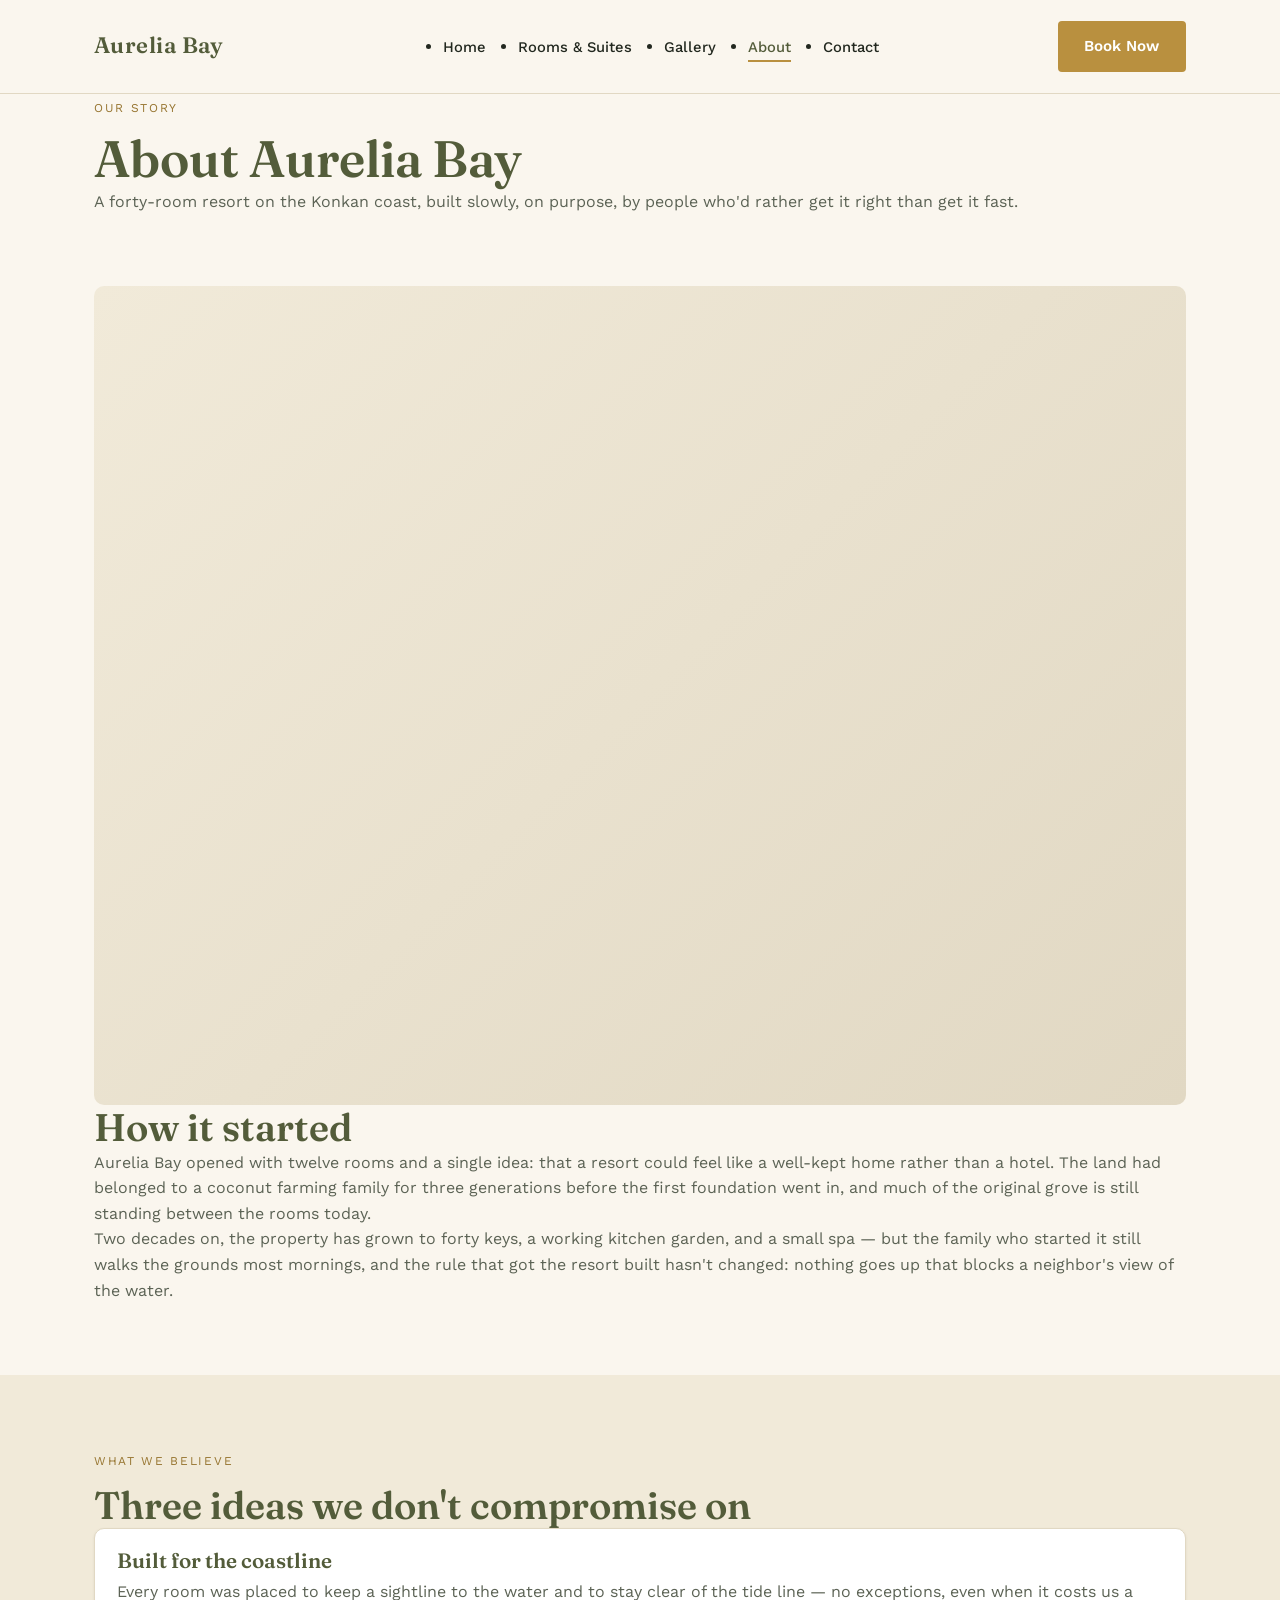
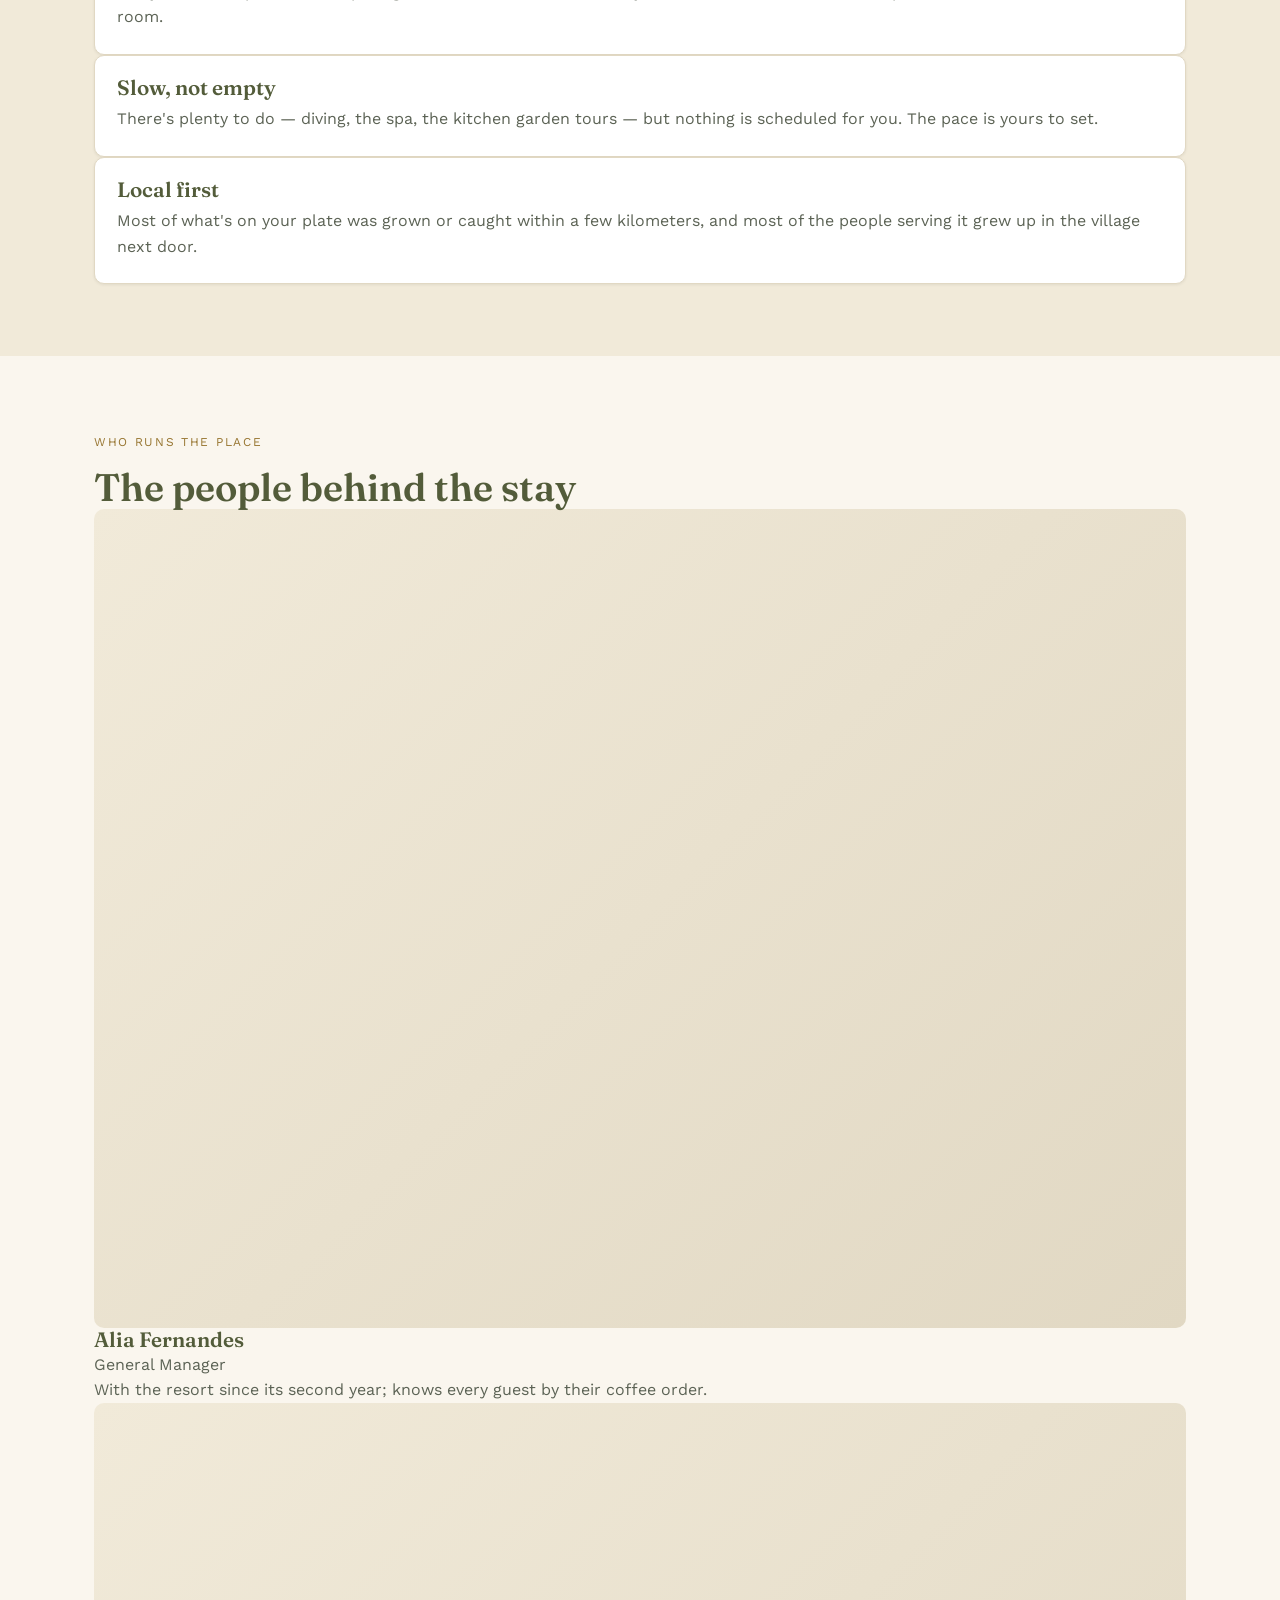
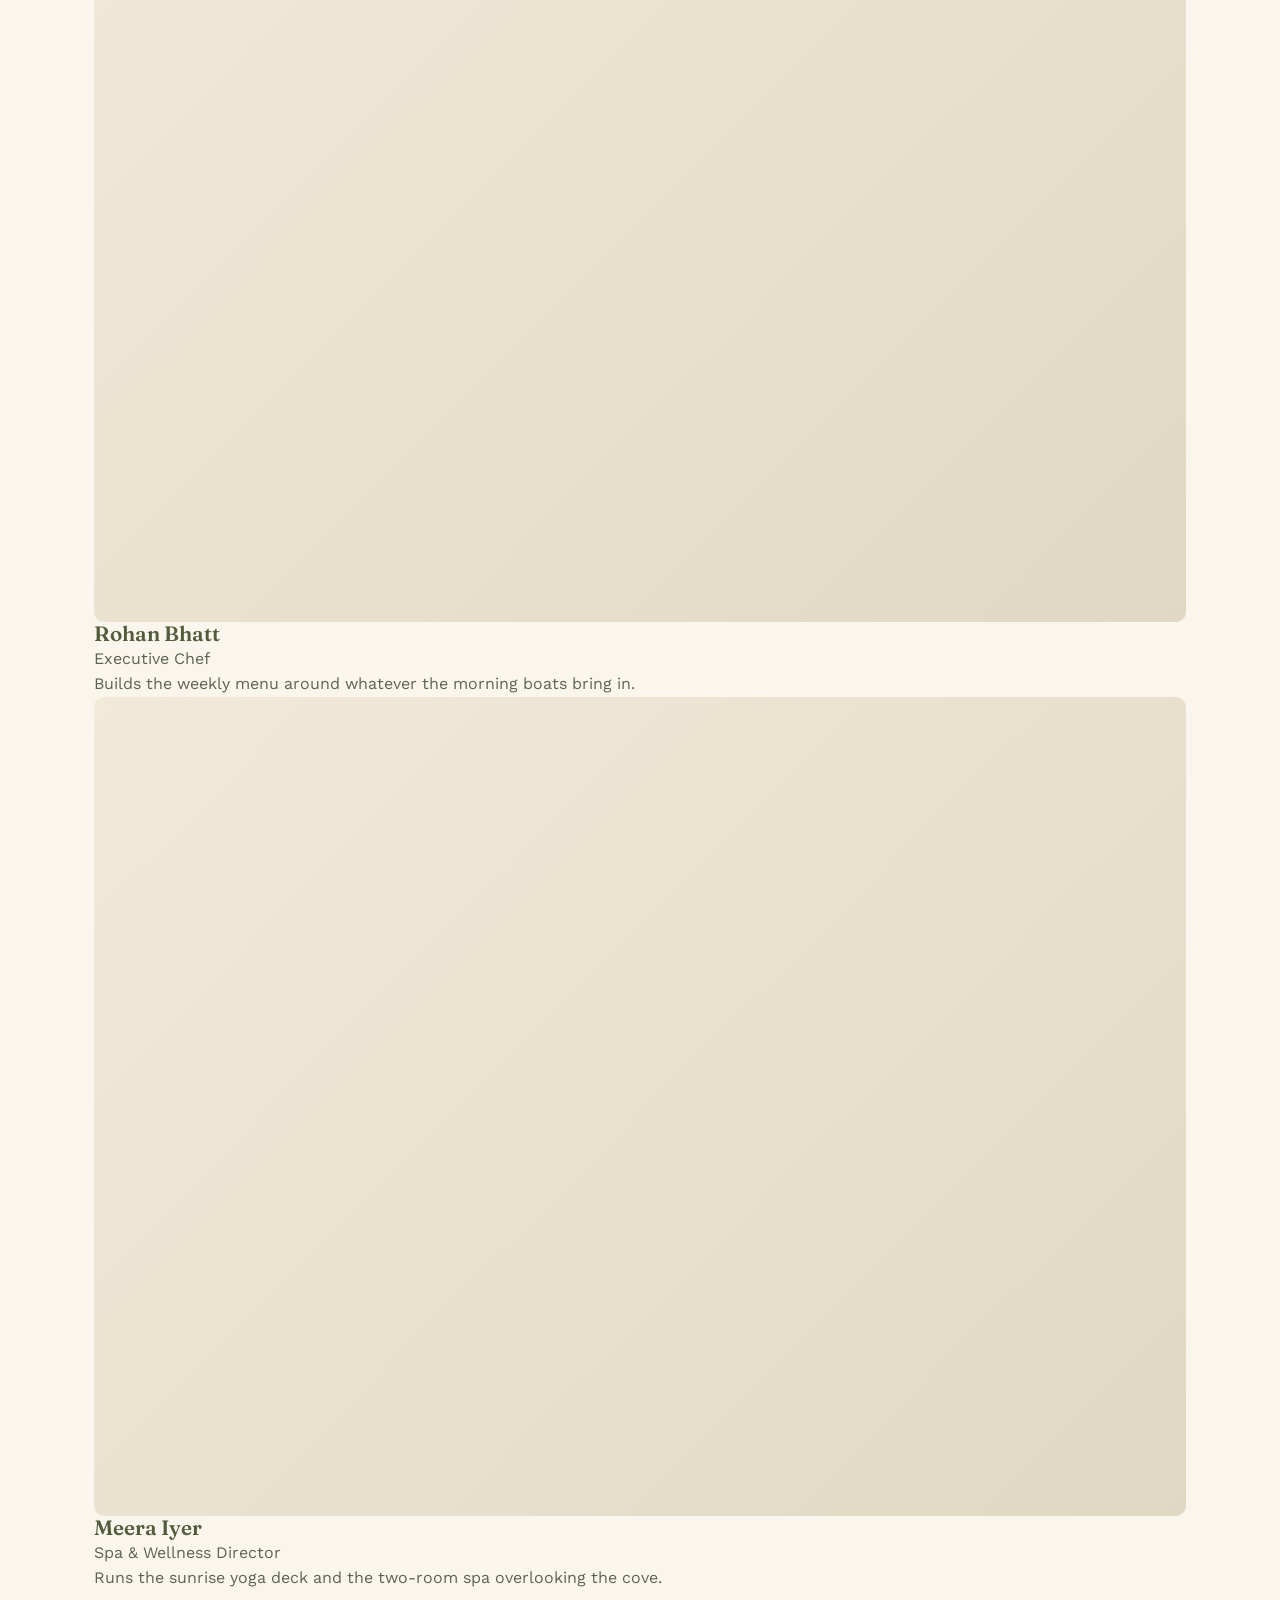
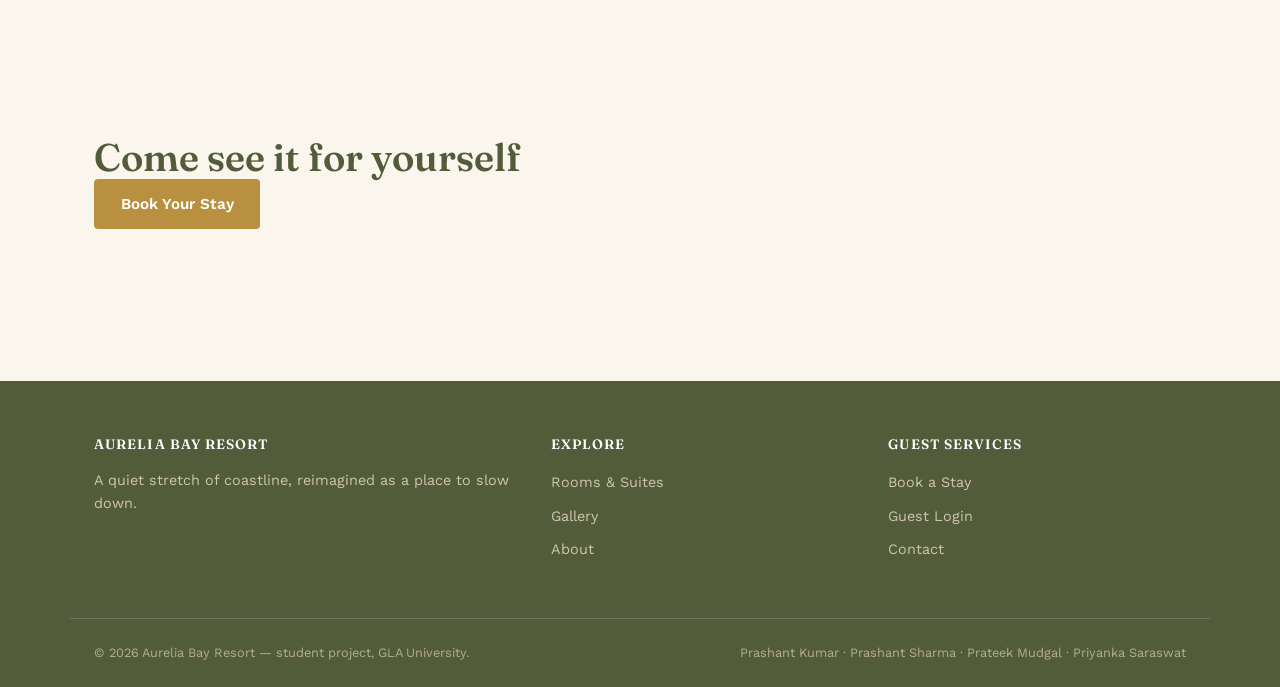
==== about.html @ 14a0742e "[Prashant Kumar]: Added About us feature" ====
<!DOCTYPE html>
<html lang="en">
<head>
  <meta charset="UTF-8">
  <meta name="viewport" content="width=device-width, initial-scale=1.0">
  <title>About Us &mdash; Aurelia Bay Resort</title>
  <link rel="preconnect" href="https://fonts.googleapis.com">
  <link rel="preconnect" href="https://fonts.gstatic.com" crossorigin>
  <link href="https://fonts.googleapis.com/css2?family=Fraunces:opsz,wght@9..144,400;9..144,600&family=Work+Sans:wght@400;500;600&display=swap" rel="stylesheet">
  <link rel="stylesheet" href="css/style.css">

</head>
<body>

<header class="site-header">
  <!-- =================================================================
       Shared header + footer. Do NOT edit markup or styling here on a
       per-page basis — this block must stay identical across every
       public page. Header/footer look comes ONLY from css/style.css.
       ================================================================= -->
  <div class="container header-inner">
    <a href="index.html" class="logo">Aurelia Bay</a>
    <input type="checkbox" id="nav-toggle" class="nav-toggle">
    <label for="nav-toggle" class="nav-toggle-label"><span></span><span></span><span></span></label>
    <nav class="main-nav" aria-label="Primary">
      <ul>
        <li><a href="index.html" class="nav-link">Home</a></li>
        <li><a href="rooms.html" class="nav-link">Rooms &amp; Suites</a></li>
        <li><a href="gallery.html" class="nav-link">Gallery</a></li>
        <li><a href="about.html" class="nav-link active">About</a></li>
        <li><a href="contact.html" class="nav-link">Contact</a></li>
      </ul>
    </nav>
    <a href="booking.html" class="btn btn-primary nav-cta">Book Now</a>
  </div>
</header>

<main>
  <!-- =================================================================
       PAGE CONTENT — owned by Prashant Kumar
       Do not add <style> tags or inline style="" — use css/style.css.
       ================================================================= -->

  <section class="page-hero">
    <div class="container">
      <p class="eyebrow">Our Story</p>
      <h1>About Aurelia Bay</h1>
      <p class="lead">A forty-room resort on the Konkan coast, built slowly, on purpose, by people who'd rather get it right than get it fast.</p>
    </div>
  </section>

  <section class="section container">
    <div class="welcome-grid">
      <div class="card-media"></div>
      <div>
        <h2>How it started</h2>
        <p>Aurelia Bay opened with twelve rooms and a single idea: that a resort could feel like a well-kept home rather than a hotel. The land had belonged to a coconut farming family for three generations before the first foundation went in, and much of the original grove is still standing between the rooms today.</p>
        <p>Two decades on, the property has grown to forty keys, a working kitchen garden, and a small spa &mdash; but the family who started it still walks the grounds most mornings, and the rule that got the resort built hasn't changed: nothing goes up that blocks a neighbor's view of the water.</p>
      </div>
    </div>
  </section>

  <section class="section section-alt">
    <div class="container">
      <p class="eyebrow">What We Believe</p>
      <h2>Three ideas we don't compromise on</h2>
      <div class="value-grid">
        <div class="card">
          <div class="card-body">
            <h3>Built for the coastline</h3>
            <p>Every room was placed to keep a sightline to the water and to stay clear of the tide line &mdash; no exceptions, even when it costs us a room.</p>
          </div>
        </div>
        <div class="card">
          <div class="card-body">
            <h3>Slow, not empty</h3>
            <p>There's plenty to do &mdash; diving, the spa, the kitchen garden tours &mdash; but nothing is scheduled for you. The pace is yours to set.</p>
          </div>
        </div>
        <div class="card">
          <div class="card-body">
            <h3>Local first</h3>
            <p>Most of what's on your plate was grown or caught within a few kilometers, and most of the people serving it grew up in the village next door.</p>
          </div>
        </div>
      </div>
    </div>
  </section>

  <section class="section container">
    <p class="eyebrow">Who Runs the Place</p>
    <h2>The people behind the stay</h2>
    <div class="team-grid">
      <div>
        <div class="card-media team-photo"></div>
        <h3>Alia Fernandes</h3>
        <p class="team-role">General Manager</p>
        <p>With the resort since its second year; knows every guest by their coffee order.</p>
      </div>
      <div>
        <div class="card-media team-photo"></div>
        <h3>Rohan Bhatt</h3>
        <p class="team-role">Executive Chef</p>
        <p>Builds the weekly menu around whatever the morning boats bring in.</p>
      </div>
      <div>
        <div class="card-media team-photo"></div>
        <h3>Meera Iyer</h3>
        <p class="team-role">Spa &amp; Wellness Director</p>
        <p>Runs the sunrise yoga deck and the two-room spa overlooking the cove.</p>
      </div>
    </div>
  </section>

  <section class="section container final-cta">
    <h2>Come see it for yourself</h2>
    <a href="booking.html" class="btn btn-primary">Book Your Stay</a>
  </section>
</main>

<footer class="site-footer">
  <div class="container footer-grid">
    <div>
      <h4>Aurelia Bay Resort</h4>
      <p>A quiet stretch of coastline, reimagined as a place to slow down.</p>
    </div>
    <div>
      <h4>Explore</h4>
      <ul role="list">
        <li><a href="rooms.html">Rooms &amp; Suites</a></li>
        <li><a href="gallery.html">Gallery</a></li>
        <li><a href="about.html">About</a></li>
      </ul>
    </div>
    <div>
      <h4>Guest Services</h4>
      <ul role="list">
        <li><a href="booking.html">Book a Stay</a></li>
        <li><a href="login.html">Guest Login</a></li>
        <li><a href="contact.html">Contact</a></li>
      </ul>
    </div>
  </div>
  <div class="container footer-bottom">
    <span>&copy; 2026 Aurelia Bay Resort &mdash; student project, GLA University.</span>
    <span>Prashant Kumar &middot; Prashant Sharma &middot; Prateek Mudgal &middot; Priyanka Saraswat</span>
  </div>
</footer>

</body>
</html>
---- css/style.css ----
/* =====================================================================
   AURELIA BAY RESORT — GLOBAL STYLESHEET
   Single source of truth for colors, type, spacing, and shared
   components (header, footer, buttons, cards, forms).

   RULE: every HTML page links to THIS file, and only this file, for
   shared styles. No <style> tags. No inline style="" attributes.
   No redefining --color-* / --font-* variables anywhere else.
   Page-specific CSS (rooms.css / booking.css / admin.css) is for
   LAYOUT unique to that page group only — not colors or type.
   ===================================================================== */

/* ---------- Reset ---------- */
*, *::before, *::after { box-sizing: border-box; }
html { scroll-behavior: smooth; }
body, h1, h2, h3, h4, p, figure, blockquote, dl, dd { margin: 0; }
ul[role='list'], ol[role='list'] { list-style: none; padding: 0; }
img, picture, svg { max-width: 100%; display: block; }
input, button, textarea, select { font: inherit; }
table { border-collapse: collapse; width: 100%; }

/* ---------- Design tokens ---------- */
:root {
  /* color */
  --color-bg:           #faf6ee;
  --color-bg-alt:       #f1ead9;
  --color-surface:      #ffffff;
  --color-text:         #22281f;
  --color-text-muted:   #5c6355;
  --color-primary:      #6f7a4d;
  --color-primary-dark: #535c3a;
  --color-gold:         #b9903f;
  --color-gold-dark:    #96742f;
  --color-accent:       #b5583a;
  --color-border:       #e1d8c3;

  /* type */
  --font-display: 'Fraunces', serif;
  --font-body: 'Work Sans', sans-serif;

  /* spacing / radius / shadow */
  --radius-sm: 4px;
  --radius-md: 10px;
  --shadow-sm: 0 1px 3px rgba(34,40,31,0.08);
  --shadow-md: 0 12px 32px rgba(34,40,31,0.14);
  --container-width: 1140px;
  --transition: 200ms ease;
}

/* ---------- Base typography ---------- */
body {
  font-family: var(--font-body);
  color: var(--color-text);
  background: var(--color-bg);
  line-height: 1.6;
  -webkit-font-smoothing: antialiased;
}
h1, h2, h3, h4 {
  font-family: var(--font-display);
  font-weight: 600;
  line-height: 1.15;
  color: var(--color-primary-dark);
}
h1 { font-size: clamp(2.2rem, 4vw, 3.4rem); }
h2 { font-size: clamp(1.7rem, 3vw, 2.4rem); }
h3 { font-size: 1.3rem; }
p  { color: var(--color-text-muted); }
a  { color: var(--color-primary-dark); text-decoration: none; }

.eyebrow {
  display: inline-block;
  font-size: 0.75rem;
  letter-spacing: 0.14em;
  text-transform: uppercase;
  color: var(--color-gold-dark);
  margin-bottom: 0.75rem;
}

/* ---------- Layout ---------- */
.container {
  width: 100%;
  max-width: var(--container-width);
  margin-inline: auto;
  padding-inline: 1.5rem;
}
.section          { padding-block: 4.5rem; }
.section-alt      { background: var(--color-bg-alt); }
.section-surface  { background: var(--color-surface); }

/* ---------- Buttons ---------- */
.btn {
  display: inline-flex;
  align-items: center;
  justify-content: center;
  gap: 0.5rem;
  padding: 0.75rem 1.6rem;
  border-radius: var(--radius-sm);
  font-weight: 600;
  font-size: 0.95rem;
  border: 1px solid transparent;
  cursor: pointer;
  transition: background var(--transition), color var(--transition), border-color var(--transition);
}
.btn-primary { background: var(--color-gold); color: #fff; }
.btn-primary:hover { background: var(--color-gold-dark); }
.btn-outline { background: transparent; border-color: var(--color-primary-dark); color: var(--color-primary-dark); }
.btn-outline:hover { background: var(--color-primary-dark); color: #fff; }
.btn-block { width: 100%; }

/* ---------- Header / nav ---------- */
.site-header {
  position: sticky;
  top: 0;
  z-index: 50;
  background: var(--color-bg);
  border-bottom: 1px solid var(--color-border);
}
.header-inner {
  display: flex;
  align-items: center;
  justify-content: space-between;
  gap: 1.5rem;
  padding-block: 1.1rem;
}
.logo {
  font-family: var(--font-display);
  font-size: 1.4rem;
  font-weight: 600;
  color: var(--color-primary-dark);
  letter-spacing: 0.02em;
}
.main-nav ul { display: flex; gap: 2rem; }
.nav-link {
  font-size: 0.92rem;
  font-weight: 500;
  color: var(--color-text);
  padding-block: 0.25rem;
  border-bottom: 2px solid transparent;
  transition: border-color var(--transition), color var(--transition);
}
.nav-link:hover, .nav-link.active { color: var(--color-primary-dark); border-color: var(--color-gold); }
.nav-toggle { display: none; }
.nav-toggle-label { display: none; }

@media (max-width: 800px) {
  .header-inner { flex-wrap: wrap; }
  .main-nav { order: 3; width: 100%; max-height: 0; overflow: hidden; transition: max-height var(--transition); }
  .main-nav ul { flex-direction: column; gap: 0; padding-block: 0.5rem; }
  .nav-link { display: block; padding-block: 0.6rem; }
  .nav-toggle:checked ~ .main-nav { max-height: 300px; }
  .nav-toggle-label { display: inline-flex; flex-direction: column; gap: 4px; cursor: pointer; padding: 6px; }
  .nav-toggle-label span { width: 22px; height: 2px; background: var(--color-text); display: block; }
}

/* ---------- Footer ---------- */
.site-footer { background: var(--color-primary-dark); color: #eee7d6; padding-block: 3.5rem 1.5rem; margin-top: 5rem; }
.footer-grid { display: grid; grid-template-columns: 1.4fr 1fr 1fr; gap: 2.5rem; padding-bottom: 2.5rem; border-bottom: 1px solid rgba(255,255,255,0.15); }
.footer-grid h4 { color: #fff; font-size: 0.85rem; letter-spacing: 0.08em; text-transform: uppercase; margin-bottom: 1rem; }
.footer-grid a, .footer-grid p { color: #cfc6ae; font-size: 0.9rem; }
.footer-grid ul li { margin-bottom: 0.5rem; }
.footer-bottom { padding-top: 1.5rem; display: flex; justify-content: space-between; flex-wrap: wrap; gap: 0.5rem; font-size: 0.8rem; color: #b6ac90; }
@media (max-width: 700px) { .footer-grid { grid-template-columns: 1fr; } }

/* ---------- Cards ---------- */
.card { background: var(--color-surface); border: 1px solid var(--color-border); border-radius: var(--radius-md); overflow: hidden; box-shadow: var(--shadow-sm); transition: box-shadow var(--transition), transform var(--transition); }
.card:hover { box-shadow: var(--shadow-md); transform: translateY(-3px); }
.card-media { aspect-ratio: 4 / 3; background: linear-gradient(135deg, var(--color-bg-alt), var(--color-border)); border-radius: var(--radius-md); }
.card-body { padding: 1.25rem 1.4rem 1.5rem; }
.card-body h3 { margin-bottom: 0.4rem; }
.card-price { color: var(--color-gold-dark); font-weight: 600; }

/* ---------- Forms ---------- */
.form-group { margin-bottom: 1.2rem; }
.form-label { display: block; font-size: 0.85rem; font-weight: 600; margin-bottom: 0.4rem; color: var(--color-text); }
.form-input, .form-select, .form-textarea {
  width: 100%;
  padding: 0.7rem 0.9rem;
  border: 1px solid var(--color-border);
  border-radius: var(--radius-sm);
  background: var(--color-surface);
  color: var(--color-text);
}
.form-input:focus, .form-select:focus, .form-textarea:focus {
  outline: none;
  border-color: var(--color-gold);
  box-shadow: 0 0 0 3px rgba(185,144,63,0.15);
}

/* ---------- Auth / centered card (login, register, admin login) ---------- */
.auth-wrap { min-height: calc(100vh - 140px); display: flex; align-items: center; justify-content: center; padding: 3rem 1.5rem; }
.auth-card { width: 100%; max-width: 420px; background: var(--color-surface); border: 1px solid var(--color-border); border-radius: var(--radius-md); box-shadow: var(--shadow-md); padding: 2.5rem 2.2rem; }
.auth-card h1 { font-size: 1.7rem; margin-bottom: 0.4rem; }
.auth-foot { margin-top: 1.2rem; font-size: 0.85rem; text-align: center; color: var(--color-text-muted); }

/* ---------- Placeholder marker (delete once real content replaces a stub) ---------- */
.page-placeholder { padding-block: 3rem; border: 1px dashed var(--color-border); border-radius: var(--radius-md); margin-block: 2rem; }
.page-placeholder p { font-size: 0.9rem; }
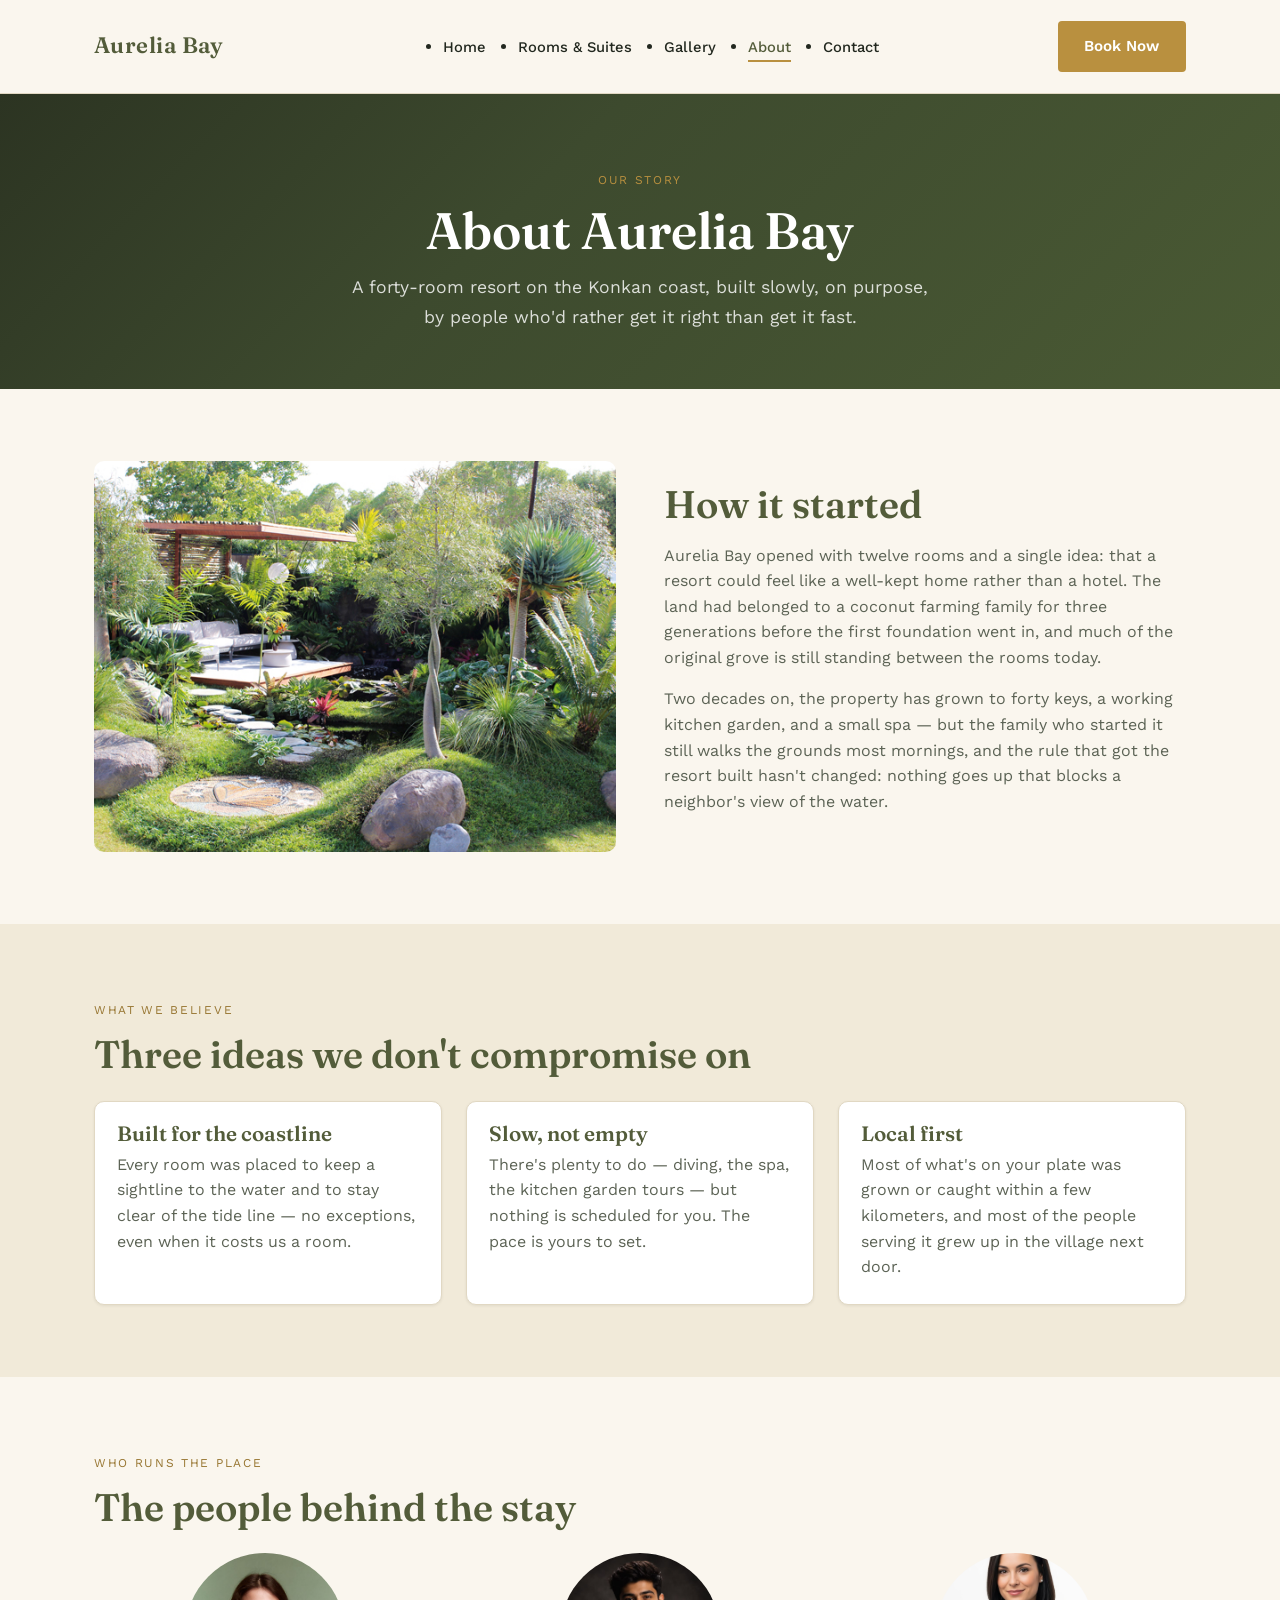
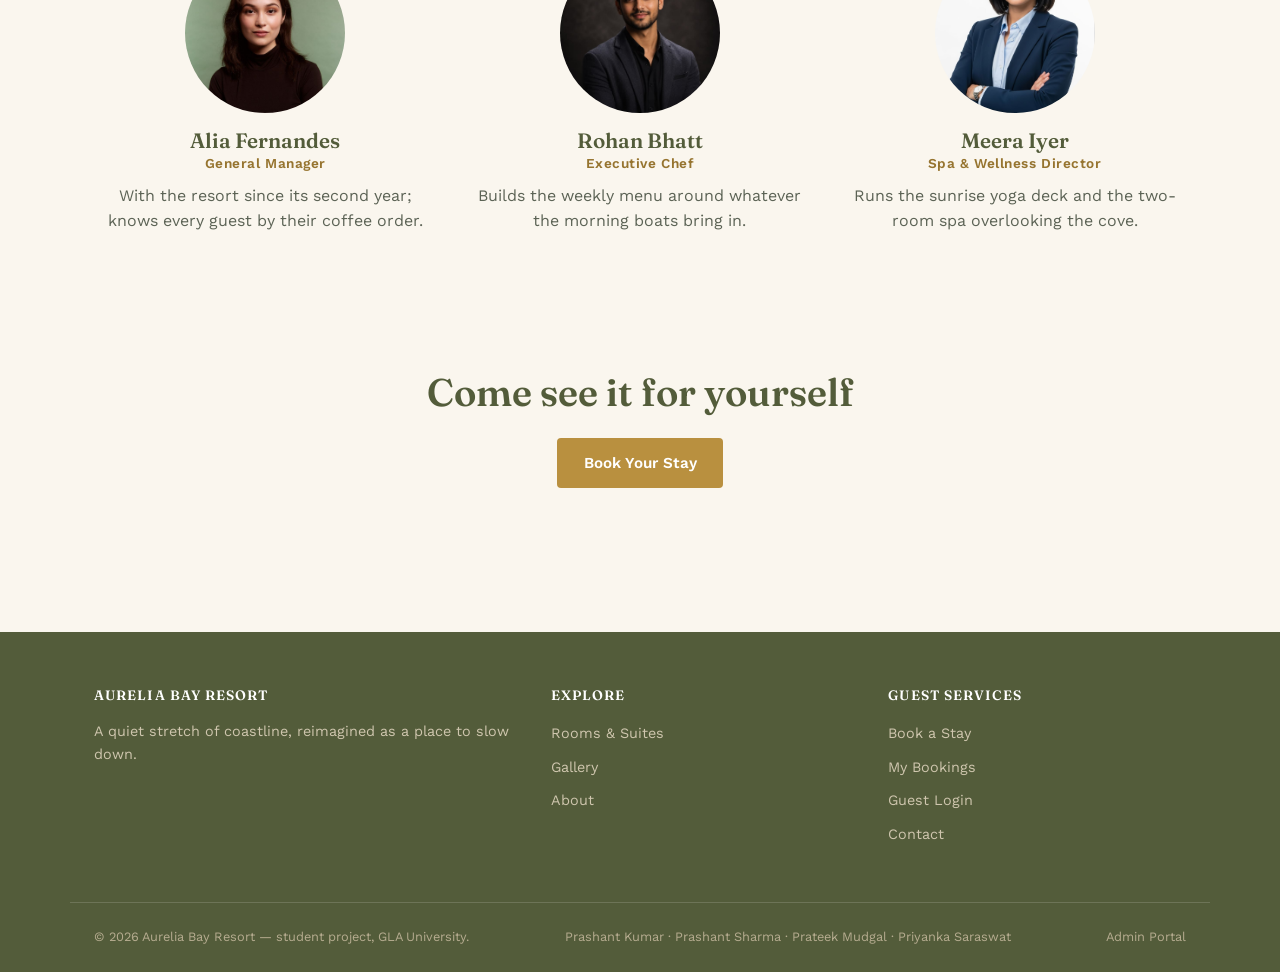
==== commit e7ad8099: "[Prashant Kumar]: Did final changes and linked all the files" ====
--- a/about.html
+++ b/about.html
@@ -1,151 +1,166 @@
 <!DOCTYPE html>
 <html lang="en">
+
 <head>
   <meta charset="UTF-8">
   <meta name="viewport" content="width=device-width, initial-scale=1.0">
   <title>About Us &mdash; Aurelia Bay Resort</title>
   <link rel="preconnect" href="https://fonts.googleapis.com">
   <link rel="preconnect" href="https://fonts.gstatic.com" crossorigin>
-  <link href="https://fonts.googleapis.com/css2?family=Fraunces:opsz,wght@9..144,400;9..144,600&family=Work+Sans:wght@400;500;600&display=swap" rel="stylesheet">
+  <link
+    href="https://fonts.googleapis.com/css2?family=Fraunces:opsz,wght@9..144,400;9..144,600&family=Work+Sans:wght@400;500;600&display=swap"
+    rel="stylesheet">
   <link rel="stylesheet" href="css/style.css">
 
 </head>
+
 <body>
 
-<header class="site-header">
-  <!-- =================================================================
+  <header class="site-header">
+    <!-- =================================================================
        Shared header + footer. Do NOT edit markup or styling here on a
        per-page basis — this block must stay identical across every
        public page. Header/footer look comes ONLY from css/style.css.
        ================================================================= -->
-  <div class="container header-inner">
-    <a href="index.html" class="logo">Aurelia Bay</a>
-    <input type="checkbox" id="nav-toggle" class="nav-toggle">
-    <label for="nav-toggle" class="nav-toggle-label"><span></span><span></span><span></span></label>
-    <nav class="main-nav" aria-label="Primary">
-      <ul>
-        <li><a href="index.html" class="nav-link">Home</a></li>
-        <li><a href="rooms.html" class="nav-link">Rooms &amp; Suites</a></li>
-        <li><a href="gallery.html" class="nav-link">Gallery</a></li>
-        <li><a href="about.html" class="nav-link active">About</a></li>
-        <li><a href="contact.html" class="nav-link">Contact</a></li>
-      </ul>
-    </nav>
-    <a href="booking.html" class="btn btn-primary nav-cta">Book Now</a>
-  </div>
-</header>
+    <div class="container header-inner">
+      <a href="index.html" class="logo">Aurelia Bay</a>
+      <input type="checkbox" id="nav-toggle" class="nav-toggle">
+      <label for="nav-toggle" class="nav-toggle-label"><span></span><span></span><span></span></label>
+      <nav class="main-nav" aria-label="Primary">
+        <ul>
+          <li><a href="index.html" class="nav-link">Home</a></li>
+          <li><a href="rooms.html" class="nav-link">Rooms &amp; Suites</a></li>
+          <li><a href="gallery.html" class="nav-link">Gallery</a></li>
+          <li><a href="about.html" class="nav-link active">About</a></li>
+          <li><a href="contact.html" class="nav-link">Contact</a></li>
+        </ul>
+      </nav>
+      <a href="booking.html" class="btn btn-primary nav-cta">Book Now</a>
+    </div>
+  </header>
 
-<main>
-  <!-- =================================================================
+  <main>
+    <!-- =================================================================
        PAGE CONTENT — owned by Prashant Kumar
        Do not add <style> tags or inline style="" — use css/style.css.
        ================================================================= -->
 
-  <section class="page-hero">
-    <div class="container">
-      <p class="eyebrow">Our Story</p>
-      <h1>About Aurelia Bay</h1>
-      <p class="lead">A forty-room resort on the Konkan coast, built slowly, on purpose, by people who'd rather get it right than get it fast.</p>
-    </div>
-  </section>
+    <section class="page-hero">
+      <div class="container">
+        <p class="eyebrow">Our Story</p>
+        <h1>About Aurelia Bay</h1>
+        <p class="lead">A forty-room resort on the Konkan coast, built slowly, on purpose, by people who'd rather get it
+          right than get it fast.</p>
+      </div>
+    </section>
 
-  <section class="section container">
-    <div class="welcome-grid">
-      <div class="card-media"></div>
-      <div>
-        <h2>How it started</h2>
-        <p>Aurelia Bay opened with twelve rooms and a single idea: that a resort could feel like a well-kept home rather than a hotel. The land had belonged to a coconut farming family for three generations before the first foundation went in, and much of the original grove is still standing between the rooms today.</p>
-        <p>Two decades on, the property has grown to forty keys, a working kitchen garden, and a small spa &mdash; but the family who started it still walks the grounds most mornings, and the rule that got the resort built hasn't changed: nothing goes up that blocks a neighbor's view of the water.</p>
+    <section class="section container">
+      <div class="welcome-grid">
+        <div class="card-media"><img src="gallery/Resort-Garden.jpg" alt="Aurelia Bay Resort gardens"></div>
+        <div>
+          <h2>How it started</h2>
+          <p>Aurelia Bay opened with twelve rooms and a single idea: that a resort could feel like a well-kept home
+            rather than a hotel. The land had belonged to a coconut farming family for three generations before the
+            first foundation went in, and much of the original grove is still standing between the rooms today.</p>
+          <p>Two decades on, the property has grown to forty keys, a working kitchen garden, and a small spa &mdash; but
+            the family who started it still walks the grounds most mornings, and the rule that got the resort built
+            hasn't changed: nothing goes up that blocks a neighbor's view of the water.</p>
+        </div>
       </div>
-    </div>
-  </section>
+    </section>
 
-  <section class="section section-alt">
-    <div class="container">
-      <p class="eyebrow">What We Believe</p>
-      <h2>Three ideas we don't compromise on</h2>
-      <div class="value-grid">
-        <div class="card">
-          <div class="card-body">
-            <h3>Built for the coastline</h3>
-            <p>Every room was placed to keep a sightline to the water and to stay clear of the tide line &mdash; no exceptions, even when it costs us a room.</p>
+    <section class="section section-alt">
+      <div class="container">
+        <p class="eyebrow">What We Believe</p>
+        <h2>Three ideas we don't compromise on</h2>
+        <div class="value-grid">
+          <div class="card">
+            <div class="card-body">
+              <h3>Built for the coastline</h3>
+              <p>Every room was placed to keep a sightline to the water and to stay clear of the tide line &mdash; no
+                exceptions, even when it costs us a room.</p>
+            </div>
           </div>
-        </div>
-        <div class="card">
-          <div class="card-body">
-            <h3>Slow, not empty</h3>
-            <p>There's plenty to do &mdash; diving, the spa, the kitchen garden tours &mdash; but nothing is scheduled for you. The pace is yours to set.</p>
+          <div class="card">
+            <div class="card-body">
+              <h3>Slow, not empty</h3>
+              <p>There's plenty to do &mdash; diving, the spa, the kitchen garden tours &mdash; but nothing is scheduled
+                for you. The pace is yours to set.</p>
+            </div>
           </div>
-        </div>
-        <div class="card">
-          <div class="card-body">
-            <h3>Local first</h3>
-            <p>Most of what's on your plate was grown or caught within a few kilometers, and most of the people serving it grew up in the village next door.</p>
+          <div class="card">
+            <div class="card-body">
+              <h3>Local first</h3>
+              <p>Most of what's on your plate was grown or caught within a few kilometers, and most of the people
+                serving it grew up in the village next door.</p>
+            </div>
           </div>
         </div>
       </div>
-    </div>
-  </section>
+    </section>
 
-  <section class="section container">
-    <p class="eyebrow">Who Runs the Place</p>
-    <h2>The people behind the stay</h2>
-    <div class="team-grid">
+    <section class="section container">
+      <p class="eyebrow">Who Runs the Place</p>
+      <h2>The people behind the stay</h2>
+      <div class="team-grid">
+        <div>
+          <div class="card-media team-photo"><img src="gallery/Alia Fernandes.png" alt="Alia Fernandes"></div>
+          <h3>Alia Fernandes</h3>
+          <p class="team-role">General Manager</p>
+          <p>With the resort since its second year; knows every guest by their coffee order.</p>
+        </div>
+        <div>
+          <div class="card-media team-photo"><img src="gallery/Rohan Bhatt.png" alt="Rohan Bhatt"></div>
+          <h3>Rohan Bhatt</h3>
+          <p class="team-role">Executive Chef</p>
+          <p>Builds the weekly menu around whatever the morning boats bring in.</p>
+        </div>
+        <div>
+          <div class="card-media team-photo"><img src="gallery/Meera Iyer.png" alt="Meera Iyer"></div>
+          <h3>Meera Iyer</h3>
+          <p class="team-role">Spa &amp; Wellness Director</p>
+          <p>Runs the sunrise yoga deck and the two-room spa overlooking the cove.</p>
+        </div>
+      </div>
+    </section>
+
+    <section class="section container final-cta">
+      <h2>Come see it for yourself</h2>
+      <a href="booking.html" class="btn btn-primary">Book Your Stay</a>
+    </section>
+  </main>
+
+  <footer class="site-footer">
+    <div class="container footer-grid">
       <div>
-        <div class="card-media team-photo"></div>
-        <h3>Alia Fernandes</h3>
-        <p class="team-role">General Manager</p>
-        <p>With the resort since its second year; knows every guest by their coffee order.</p>
+        <h4>Aurelia Bay Resort</h4>
+        <p>A quiet stretch of coastline, reimagined as a place to slow down.</p>
       </div>
       <div>
-        <div class="card-media team-photo"></div>
-        <h3>Rohan Bhatt</h3>
-        <p class="team-role">Executive Chef</p>
-        <p>Builds the weekly menu around whatever the morning boats bring in.</p>
+        <h4>Explore</h4>
+        <ul role="list">
+          <li><a href="rooms.html">Rooms &amp; Suites</a></li>
+          <li><a href="gallery.html">Gallery</a></li>
+          <li><a href="about.html">About</a></li>
+        </ul>
       </div>
       <div>
-        <div class="card-media team-photo"></div>
-        <h3>Meera Iyer</h3>
-        <p class="team-role">Spa &amp; Wellness Director</p>
-        <p>Runs the sunrise yoga deck and the two-room spa overlooking the cove.</p>
+        <h4>Guest Services</h4>
+        <ul role="list">
+          <li><a href="booking.html">Book a Stay</a></li>
+          <li><a href="my-bookings.html">My Bookings</a></li>
+          <li><a href="login.html">Guest Login</a></li>
+          <li><a href="contact.html">Contact</a></li>
+        </ul>
       </div>
     </div>
-  </section>
-
-  <section class="section container final-cta">
-    <h2>Come see it for yourself</h2>
-    <a href="booking.html" class="btn btn-primary">Book Your Stay</a>
-  </section>
-</main>
-
-<footer class="site-footer">
-  <div class="container footer-grid">
-    <div>
-      <h4>Aurelia Bay Resort</h4>
-      <p>A quiet stretch of coastline, reimagined as a place to slow down.</p>
+    <div class="container footer-bottom">
+      <span>&copy; 2026 Aurelia Bay Resort &mdash; student project, GLA University.</span>
+      <span>Prashant Kumar &middot; Prashant Sharma &middot; Prateek Mudgal &middot; Priyanka Saraswat</span>
+      <a href="admin-login.html" style="color:#b6ac90;font-size:0.8rem">Admin Portal</a>
     </div>
-    <div>
-      <h4>Explore</h4>
-      <ul role="list">
-        <li><a href="rooms.html">Rooms &amp; Suites</a></li>
-        <li><a href="gallery.html">Gallery</a></li>
-        <li><a href="about.html">About</a></li>
-      </ul>
-    </div>
-    <div>
-      <h4>Guest Services</h4>
-      <ul role="list">
-        <li><a href="booking.html">Book a Stay</a></li>
-        <li><a href="login.html">Guest Login</a></li>
-        <li><a href="contact.html">Contact</a></li>
-      </ul>
-    </div>
-  </div>
-  <div class="container footer-bottom">
-    <span>&copy; 2026 Aurelia Bay Resort &mdash; student project, GLA University.</span>
-    <span>Prashant Kumar &middot; Prashant Sharma &middot; Prateek Mudgal &middot; Priyanka Saraswat</span>
-  </div>
-</footer>
+  </footer>
 
 </body>
-</html>
+
+</html>
--- a/css/style.css
+++ b/css/style.css
@@ -192,6 +192,218 @@
 .auth-card h1 { font-size: 1.7rem; margin-bottom: 0.4rem; }
 .auth-foot { margin-top: 1.2rem; font-size: 0.85rem; text-align: center; color: var(--color-text-muted); }
 
+/* ---------- Hero section (index.html) ---------- */
+.hero {
+  position: relative;
+  background: linear-gradient(135deg, #2c3422 0%, #3d4a2e 40%, #4a5a34 100%);
+  color: #fff;
+  padding-block: 6rem 5rem;
+  overflow: hidden;
+}
+.hero::before {
+  content: '';
+  position: absolute;
+  inset: 0;
+  background: url('../gallery/Resort-Sunset.jpg') center/cover no-repeat;
+  opacity: 0.25;
+}
+.hero .container { position: relative; z-index: 1; max-width: 720px; }
+.hero .eyebrow { color: var(--color-gold); }
+.hero h1 { color: #fff; font-size: clamp(2.6rem, 5vw, 4rem); margin-bottom: 1rem; }
+.hero .hero-sub { color: rgba(255,255,255,0.82); font-size: 1.1rem; line-height: 1.7; margin-bottom: 2rem; }
+.hero-actions { display: flex; gap: 1rem; flex-wrap: wrap; }
+
+/* ---------- Welcome grid ---------- */
+.welcome-grid {
+  display: grid;
+  grid-template-columns: 1fr 1fr;
+  gap: 3rem;
+  align-items: center;
+}
+.welcome-grid h2 { margin-bottom: 1rem; }
+.welcome-grid p { margin-bottom: 1rem; }
+.welcome-grid > .card-media {
+  border-radius: var(--radius-md);
+  overflow: hidden;
+  min-height: 320px;
+}
+.welcome-grid > .card-media img {
+  width: 100%; height: 100%; object-fit: cover; display: block;
+}
+@media (max-width: 800px) {
+  .welcome-grid { grid-template-columns: 1fr; }
+}
+
+/* ---------- Featured grid ---------- */
+.featured-grid {
+  display: grid;
+  grid-template-columns: repeat(3, 1fr);
+  gap: 1.5rem;
+  margin-top: 1.5rem;
+}
+.featured-grid .card-media img {
+  width: 100%; height: 100%; object-fit: cover; display: block;
+}
+@media (max-width: 900px) { .featured-grid { grid-template-columns: repeat(2, 1fr); } }
+@media (max-width: 600px) { .featured-grid { grid-template-columns: 1fr; } }
+
+/* ---------- Amenities grid ---------- */
+.amenities-grid {
+  display: grid;
+  grid-template-columns: repeat(3, 1fr);
+  gap: 1.5rem;
+  margin-top: 1.5rem;
+}
+.amenity {
+  background: var(--color-surface);
+  border: 1px solid var(--color-border);
+  border-radius: var(--radius-md);
+  padding: 1.8rem 1.5rem;
+  text-align: center;
+  transition: box-shadow var(--transition), transform var(--transition);
+}
+.amenity:hover { box-shadow: var(--shadow-md); transform: translateY(-3px); }
+.amenity-icon { font-size: 2.2rem; display: block; margin-bottom: 0.8rem; }
+.amenity h3 { margin-bottom: 0.4rem; }
+@media (max-width: 900px) { .amenities-grid { grid-template-columns: repeat(2, 1fr); } }
+@media (max-width: 600px) { .amenities-grid { grid-template-columns: 1fr; } }
+
+/* ---------- CTA banner ---------- */
+.cta-banner { position: relative; }
+.cta-banner-inner {
+  display: flex;
+  align-items: center;
+  justify-content: space-between;
+  gap: 2rem;
+  flex-wrap: wrap;
+}
+.cta-banner-inner h2 { margin-bottom: 0.5rem; }
+@media (max-width: 700px) { .cta-banner-inner { text-align: center; justify-content: center; } }
+
+/* ---------- Testimonials ---------- */
+.testimonial-grid {
+  display: grid;
+  grid-template-columns: repeat(3, 1fr);
+  gap: 1.5rem;
+  margin-top: 1.5rem;
+}
+.testimonial {
+  background: var(--color-surface);
+  border: 1px solid var(--color-border);
+  border-radius: var(--radius-md);
+  padding: 2rem 1.6rem;
+  margin: 0;
+  transition: box-shadow var(--transition), transform var(--transition);
+}
+.testimonial:hover { box-shadow: var(--shadow-md); transform: translateY(-3px); }
+.testimonial p { font-style: italic; font-size: 1rem; line-height: 1.7; color: var(--color-text); margin-bottom: 1rem; }
+.testimonial cite { font-style: normal; font-size: 0.85rem; color: var(--color-gold-dark); font-weight: 600; }
+@media (max-width: 900px) { .testimonial-grid { grid-template-columns: 1fr; } }
+
+/* ---------- Final CTA ---------- */
+.final-cta {
+  text-align: center;
+  padding-block: 4rem;
+}
+.final-cta h2 { margin-bottom: 1.5rem; }
+
+/* ---------- Page hero (about, contact) ---------- */
+.page-hero {
+  background: linear-gradient(135deg, #2c3422 0%, #3d4a2e 40%, #4a5a34 100%);
+  color: #fff;
+  padding-block: 4.5rem 3.5rem;
+  text-align: center;
+}
+.page-hero h1 { color: #fff; margin-bottom: 0.75rem; }
+.page-hero .eyebrow { color: var(--color-gold); }
+.page-hero .lead, .lead {
+  font-size: 1.1rem;
+  color: rgba(255,255,255,0.82);
+  max-width: 600px;
+  margin-inline: auto;
+  line-height: 1.7;
+}
+
+/* ---------- Contact layout ---------- */
+.contact-layout {
+  display: grid;
+  grid-template-columns: 1fr 1fr;
+  gap: 3rem;
+  align-items: start;
+}
+.info-list { list-style: none; padding: 0; margin: 1.5rem 0; }
+.info-list li { margin-bottom: 1rem; font-size: 0.95rem; line-height: 1.6; }
+.info-list strong { color: var(--color-text); display: block; font-size: 0.85rem; text-transform: uppercase; letter-spacing: 0.06em; margin-bottom: 0.2rem; }
+.quick-contact {
+  display: grid;
+  grid-template-columns: repeat(3, 1fr);
+  gap: 1rem;
+  margin-top: 1.5rem;
+}
+.form-card {
+  background: var(--color-surface);
+  border: 1px solid var(--color-border);
+  border-radius: var(--radius-md);
+  padding: 2rem;
+  box-shadow: var(--shadow-sm);
+}
+.form-card h2 { margin-bottom: 1.5rem; }
+@media (max-width: 800px) {
+  .contact-layout { grid-template-columns: 1fr; }
+  .quick-contact { grid-template-columns: 1fr; }
+}
+
+/* ---------- Map ---------- */
+.map-section { text-align: center; }
+.map-section h2 { margin-bottom: 1.5rem; }
+.map-placeholder {
+  border-radius: var(--radius-md);
+  overflow: hidden;
+  border: 1px solid var(--color-border);
+  box-shadow: var(--shadow-sm);
+}
+.map-placeholder iframe { border: 0; display: block; }
+
+/* ---------- About — values grid ---------- */
+.value-grid {
+  display: grid;
+  grid-template-columns: repeat(3, 1fr);
+  gap: 1.5rem;
+  margin-top: 1.5rem;
+}
+@media (max-width: 800px) { .value-grid { grid-template-columns: 1fr; } }
+
+/* ---------- About — team ---------- */
+.team-grid {
+  display: grid;
+  grid-template-columns: repeat(3, 1fr);
+  gap: 2rem;
+  margin-top: 1.5rem;
+  text-align: center;
+}
+.team-photo {
+  width: 160px;
+  height: 160px;
+  border-radius: 50%;
+  margin: 0 auto 1rem;
+  aspect-ratio: 1;
+  overflow: hidden;
+}
+.team-photo img {
+  width: 100%; height: 100%; object-fit: cover; display: block;
+}
+.team-role {
+  font-size: 0.85rem;
+  color: var(--color-gold-dark);
+  font-weight: 600;
+  letter-spacing: 0.04em;
+  margin-bottom: 0.5rem;
+}
+@media (max-width: 800px) { .team-grid { grid-template-columns: 1fr; } }
+
+/* ---------- Utilities ---------- */
+.mt-lg { margin-top: 2rem; }
+
 /* ---------- Placeholder marker (delete once real content replaces a stub) ---------- */
 .page-placeholder { padding-block: 3rem; border: 1px dashed var(--color-border); border-radius: var(--radius-md); margin-block: 2rem; }
 .page-placeholder p { font-size: 0.9rem; }
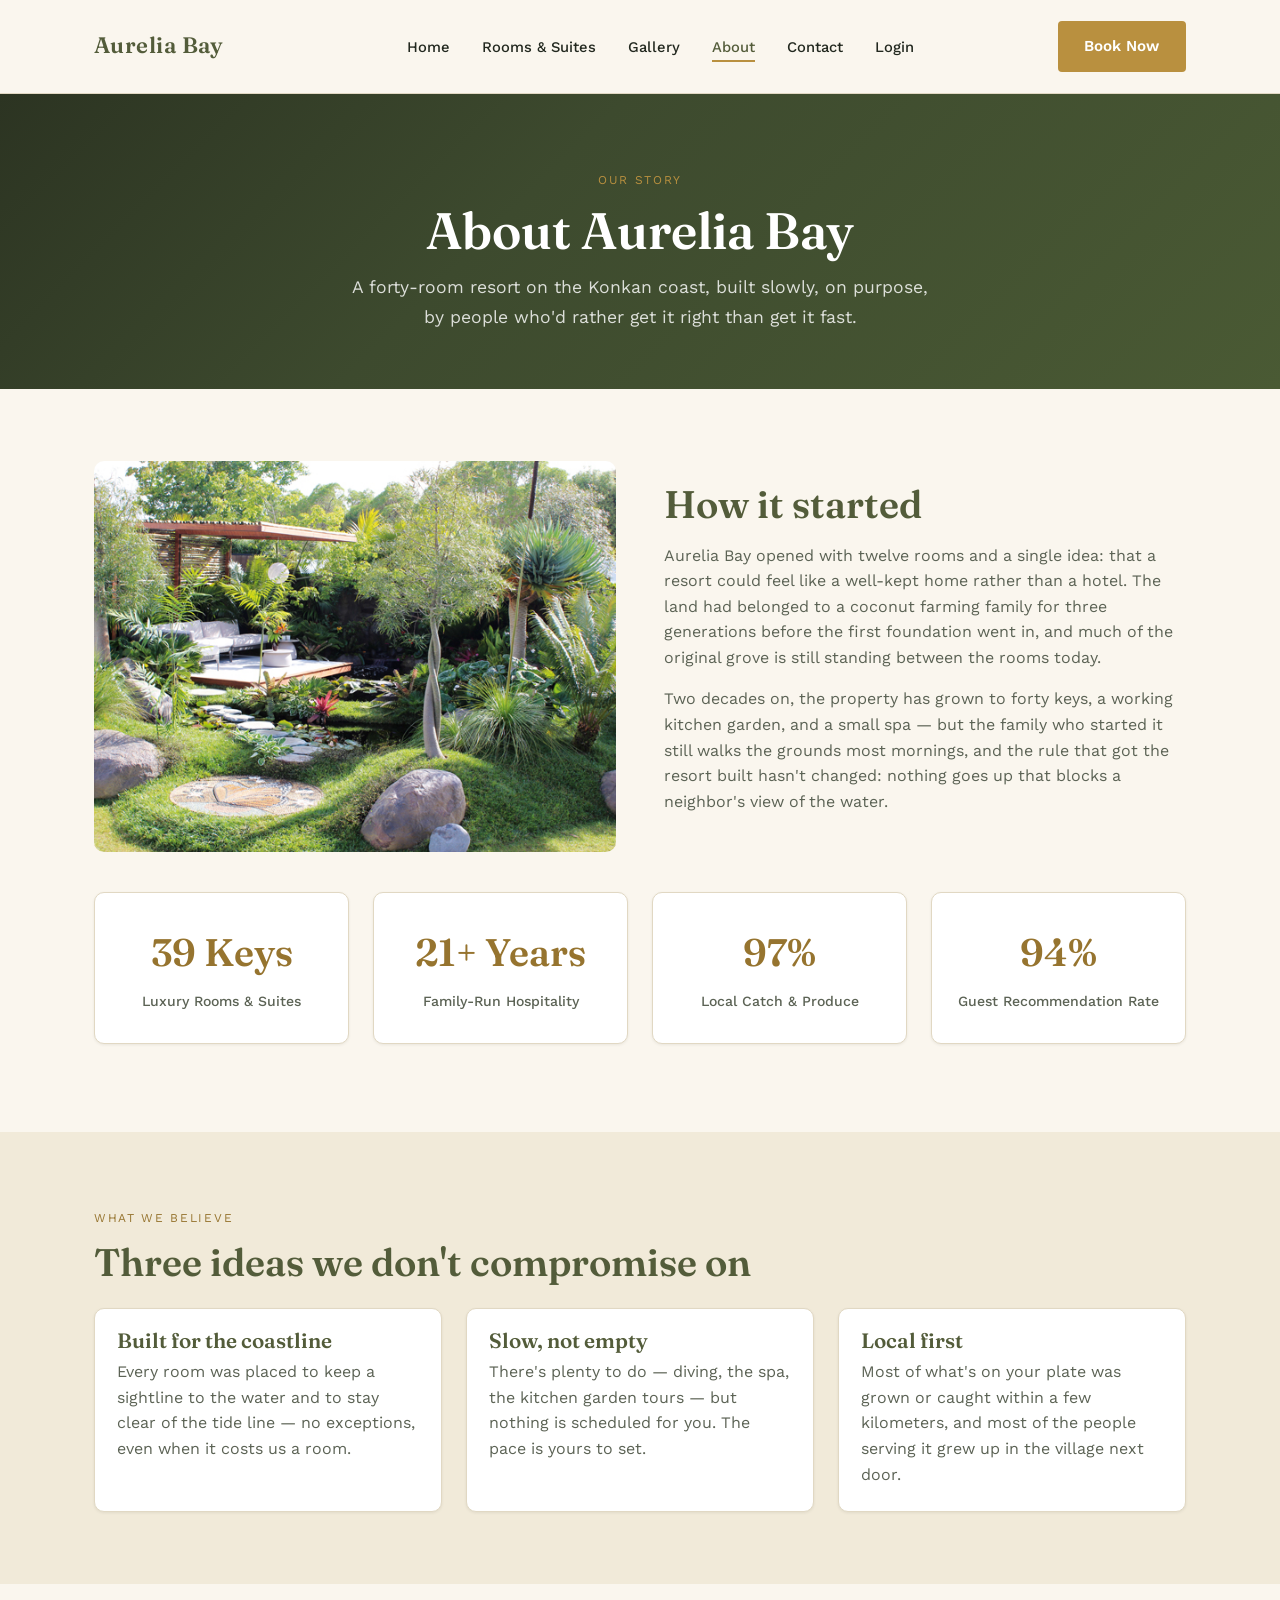
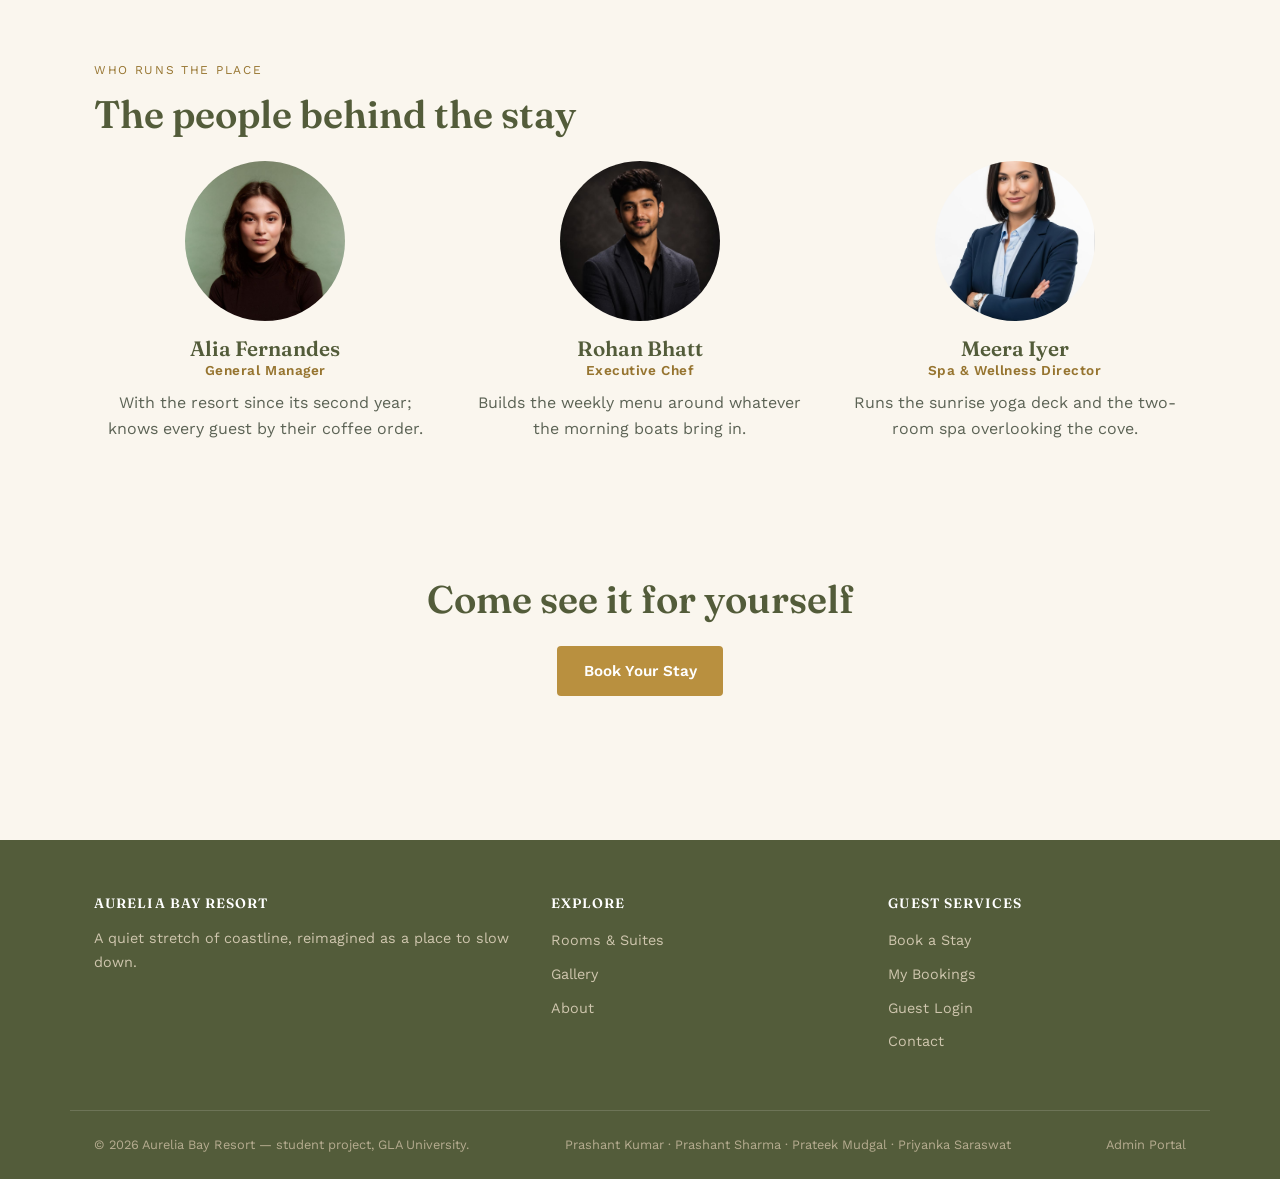
==== commit ea241a9c: "[Prashant Kumar]: Add animated milestone counters and team card interactions on About page" ====
--- a/about.html
+++ b/about.html
@@ -33,6 +33,7 @@
           <li><a href="gallery.html" class="nav-link">Gallery</a></li>
           <li><a href="about.html" class="nav-link active">About</a></li>
           <li><a href="contact.html" class="nav-link">Contact</a></li>
+          <li id="nav-auth-slot"><a href="login.html" class="nav-link">Login</a></li>
         </ul>
       </nav>
       <a href="booking.html" class="btn btn-primary nav-cta">Book Now</a>
@@ -65,6 +66,25 @@
           <p>Two decades on, the property has grown to forty keys, a working kitchen garden, and a small spa &mdash; but
             the family who started it still walks the grounds most mornings, and the rule that got the resort built
             hasn't changed: nothing goes up that blocks a neighbor's view of the water.</p>
+        </div>
+      </div>
+
+      <div class="about-stats-grid">
+        <div class="stat-item">
+          <span class="stat-number" data-target="40" data-suffix=" Keys">0</span>
+          <span class="stat-label">Luxury Rooms &amp; Suites</span>
+        </div>
+        <div class="stat-item">
+          <span class="stat-number" data-target="22" data-suffix="+ Years">0</span>
+          <span class="stat-label">Family-Run Hospitality</span>
+        </div>
+        <div class="stat-item">
+          <span class="stat-number" data-target="100" data-suffix="%">0</span>
+          <span class="stat-label">Local Catch &amp; Produce</span>
+        </div>
+        <div class="stat-item">
+          <span class="stat-number" data-target="98" data-suffix="%">0</span>
+          <span class="stat-label">Guest Recommendation Rate</span>
         </div>
       </div>
     </section>
@@ -161,6 +181,8 @@
     </div>
   </footer>
 
+  <script src="Js/main.js"></script>
+  <script src="Js/about.js"></script>
 </body>
 
 </html>
--- a/css/style.css
+++ b/css/style.css
@@ -11,28 +11,68 @@
    ===================================================================== */
 
 /* ---------- Reset ---------- */
-*, *::before, *::after { box-sizing: border-box; }
-html { scroll-behavior: smooth; }
-body, h1, h2, h3, h4, p, figure, blockquote, dl, dd { margin: 0; }
-ul[role='list'], ol[role='list'] { list-style: none; padding: 0; }
-img, picture, svg { max-width: 100%; display: block; }
-input, button, textarea, select { font: inherit; }
-table { border-collapse: collapse; width: 100%; }
+*,
+*::before,
+*::after {
+  box-sizing: border-box;
+}
+
+html {
+  scroll-behavior: smooth;
+}
+
+body,
+h1,
+h2,
+h3,
+h4,
+p,
+figure,
+blockquote,
+dl,
+dd {
+  margin: 0;
+}
+
+ul[role='list'],
+ol[role='list'] {
+  list-style: none;
+  padding: 0;
+}
+
+img,
+picture,
+svg {
+  max-width: 100%;
+  display: block;
+}
+
+input,
+button,
+textarea,
+select {
+  font: inherit;
+}
+
+table {
+  border-collapse: collapse;
+  width: 100%;
+}
 
 /* ---------- Design tokens ---------- */
 :root {
   /* color */
-  --color-bg:           #faf6ee;
-  --color-bg-alt:       #f1ead9;
-  --color-surface:      #ffffff;
-  --color-text:         #22281f;
-  --color-text-muted:   #5c6355;
-  --color-primary:      #6f7a4d;
+  --color-bg: #faf6ee;
+  --color-bg-alt: #f1ead9;
+  --color-surface: #ffffff;
+  --color-text: #22281f;
+  --color-text-muted: #5c6355;
+  --color-primary: #6f7a4d;
   --color-primary-dark: #535c3a;
-  --color-gold:         #b9903f;
-  --color-gold-dark:    #96742f;
-  --color-accent:       #b5583a;
-  --color-border:       #e1d8c3;
+  --color-gold: #b9903f;
+  --color-gold-dark: #96742f;
+  --color-accent: #b5583a;
+  --color-border: #e1d8c3;
 
   /* type */
   --font-display: 'Fraunces', serif;
@@ -41,8 +81,8 @@
   /* spacing / radius / shadow */
   --radius-sm: 4px;
   --radius-md: 10px;
-  --shadow-sm: 0 1px 3px rgba(34,40,31,0.08);
-  --shadow-md: 0 12px 32px rgba(34,40,31,0.14);
+  --shadow-sm: 0 1px 3px rgba(34, 40, 31, 0.08);
+  --shadow-md: 0 12px 32px rgba(34, 40, 31, 0.14);
   --container-width: 1140px;
   --transition: 200ms ease;
 }
@@ -55,17 +95,37 @@
   line-height: 1.6;
   -webkit-font-smoothing: antialiased;
 }
-h1, h2, h3, h4 {
+
+h1,
+h2,
+h3,
+h4 {
   font-family: var(--font-display);
   font-weight: 600;
   line-height: 1.15;
   color: var(--color-primary-dark);
 }
-h1 { font-size: clamp(2.2rem, 4vw, 3.4rem); }
-h2 { font-size: clamp(1.7rem, 3vw, 2.4rem); }
-h3 { font-size: 1.3rem; }
-p  { color: var(--color-text-muted); }
-a  { color: var(--color-primary-dark); text-decoration: none; }
+
+h1 {
+  font-size: clamp(2.2rem, 4vw, 3.4rem);
+}
+
+h2 {
+  font-size: clamp(1.7rem, 3vw, 2.4rem);
+}
+
+h3 {
+  font-size: 1.3rem;
+}
+
+p {
+  color: var(--color-text-muted);
+}
+
+a {
+  color: var(--color-primary-dark);
+  text-decoration: none;
+}
 
 .eyebrow {
   display: inline-block;
@@ -83,9 +143,18 @@
   margin-inline: auto;
   padding-inline: 1.5rem;
 }
-.section          { padding-block: 4.5rem; }
-.section-alt      { background: var(--color-bg-alt); }
-.section-surface  { background: var(--color-surface); }
+
+.section {
+  padding-block: 4.5rem;
+}
+
+.section-alt {
+  background: var(--color-bg-alt);
+}
+
+.section-surface {
+  background: var(--color-surface);
+}
 
 /* ---------- Buttons ---------- */
 .btn {
@@ -101,11 +170,30 @@
   cursor: pointer;
   transition: background var(--transition), color var(--transition), border-color var(--transition);
 }
-.btn-primary { background: var(--color-gold); color: #fff; }
-.btn-primary:hover { background: var(--color-gold-dark); }
-.btn-outline { background: transparent; border-color: var(--color-primary-dark); color: var(--color-primary-dark); }
-.btn-outline:hover { background: var(--color-primary-dark); color: #fff; }
-.btn-block { width: 100%; }
+
+.btn-primary {
+  background: var(--color-gold);
+  color: #fff;
+}
+
+.btn-primary:hover {
+  background: var(--color-gold-dark);
+}
+
+.btn-outline {
+  background: transparent;
+  border-color: var(--color-primary-dark);
+  color: var(--color-primary-dark);
+}
+
+.btn-outline:hover {
+  background: var(--color-primary-dark);
+  color: #fff;
+}
+
+.btn-block {
+  width: 100%;
+}
 
 /* ---------- Header / nav ---------- */
 .site-header {
@@ -115,6 +203,7 @@
   background: var(--color-bg);
   border-bottom: 1px solid var(--color-border);
 }
+
 .header-inner {
   display: flex;
   align-items: center;
@@ -122,6 +211,7 @@
   gap: 1.5rem;
   padding-block: 1.1rem;
 }
+
 .logo {
   font-family: var(--font-display);
   font-size: 1.4rem;
@@ -129,7 +219,13 @@
   color: var(--color-primary-dark);
   letter-spacing: 0.02em;
 }
-.main-nav ul { display: flex; gap: 2rem; }
+
+.main-nav ul {
+  display: flex;
+  gap: 2rem;
+  list-style: none;
+}
+
 .nav-link {
   font-size: 0.92rem;
   font-weight: 500;
@@ -138,41 +234,165 @@
   border-bottom: 2px solid transparent;
   transition: border-color var(--transition), color var(--transition);
 }
-.nav-link:hover, .nav-link.active { color: var(--color-primary-dark); border-color: var(--color-gold); }
-.nav-toggle { display: none; }
-.nav-toggle-label { display: none; }
+
+.nav-link:hover,
+.nav-link.active {
+  color: var(--color-primary-dark);
+  border-color: var(--color-gold);
+}
+
+.nav-toggle {
+  display: none;
+}
+
+.nav-toggle-label {
+  display: none;
+}
 
 @media (max-width: 800px) {
-  .header-inner { flex-wrap: wrap; }
-  .main-nav { order: 3; width: 100%; max-height: 0; overflow: hidden; transition: max-height var(--transition); }
-  .main-nav ul { flex-direction: column; gap: 0; padding-block: 0.5rem; }
-  .nav-link { display: block; padding-block: 0.6rem; }
-  .nav-toggle:checked ~ .main-nav { max-height: 300px; }
-  .nav-toggle-label { display: inline-flex; flex-direction: column; gap: 4px; cursor: pointer; padding: 6px; }
-  .nav-toggle-label span { width: 22px; height: 2px; background: var(--color-text); display: block; }
+  .header-inner {
+    flex-wrap: wrap;
+  }
+
+  .main-nav {
+    order: 3;
+    width: 100%;
+    max-height: 0;
+    overflow: hidden;
+    transition: max-height var(--transition);
+  }
+
+  .main-nav ul {
+    flex-direction: column;
+    gap: 0;
+    padding-block: 0.5rem;
+  }
+
+  .nav-link {
+    display: block;
+    padding-block: 0.6rem;
+  }
+
+  .nav-toggle:checked~.main-nav {
+    max-height: 300px;
+  }
+
+  .nav-toggle-label {
+    display: inline-flex;
+    flex-direction: column;
+    gap: 4px;
+    cursor: pointer;
+    padding: 6px;
+  }
+
+  .nav-toggle-label span {
+    width: 22px;
+    height: 2px;
+    background: var(--color-text);
+    display: block;
+  }
 }
 
 /* ---------- Footer ---------- */
-.site-footer { background: var(--color-primary-dark); color: #eee7d6; padding-block: 3.5rem 1.5rem; margin-top: 5rem; }
-.footer-grid { display: grid; grid-template-columns: 1.4fr 1fr 1fr; gap: 2.5rem; padding-bottom: 2.5rem; border-bottom: 1px solid rgba(255,255,255,0.15); }
-.footer-grid h4 { color: #fff; font-size: 0.85rem; letter-spacing: 0.08em; text-transform: uppercase; margin-bottom: 1rem; }
-.footer-grid a, .footer-grid p { color: #cfc6ae; font-size: 0.9rem; }
-.footer-grid ul li { margin-bottom: 0.5rem; }
-.footer-bottom { padding-top: 1.5rem; display: flex; justify-content: space-between; flex-wrap: wrap; gap: 0.5rem; font-size: 0.8rem; color: #b6ac90; }
-@media (max-width: 700px) { .footer-grid { grid-template-columns: 1fr; } }
+.site-footer {
+  background: var(--color-primary-dark);
+  color: #eee7d6;
+  padding-block: 3.5rem 1.5rem;
+  margin-top: 5rem;
+}
+
+.footer-grid {
+  display: grid;
+  grid-template-columns: 1.4fr 1fr 1fr;
+  gap: 2.5rem;
+  padding-bottom: 2.5rem;
+  border-bottom: 1px solid rgba(255, 255, 255, 0.15);
+}
+
+.footer-grid h4 {
+  color: #fff;
+  font-size: 0.85rem;
+  letter-spacing: 0.08em;
+  text-transform: uppercase;
+  margin-bottom: 1rem;
+}
+
+.footer-grid a,
+.footer-grid p {
+  color: #cfc6ae;
+  font-size: 0.9rem;
+}
+
+.footer-grid ul li {
+  margin-bottom: 0.5rem;
+}
+
+.footer-bottom {
+  padding-top: 1.5rem;
+  display: flex;
+  justify-content: space-between;
+  flex-wrap: wrap;
+  gap: 0.5rem;
+  font-size: 0.8rem;
+  color: #b6ac90;
+}
+
+@media (max-width: 700px) {
+  .footer-grid {
+    grid-template-columns: 1fr;
+  }
+}
 
 /* ---------- Cards ---------- */
-.card { background: var(--color-surface); border: 1px solid var(--color-border); border-radius: var(--radius-md); overflow: hidden; box-shadow: var(--shadow-sm); transition: box-shadow var(--transition), transform var(--transition); }
-.card:hover { box-shadow: var(--shadow-md); transform: translateY(-3px); }
-.card-media { aspect-ratio: 4 / 3; background: linear-gradient(135deg, var(--color-bg-alt), var(--color-border)); border-radius: var(--radius-md); }
-.card-body { padding: 1.25rem 1.4rem 1.5rem; }
-.card-body h3 { margin-bottom: 0.4rem; }
-.card-price { color: var(--color-gold-dark); font-weight: 600; }
+.card {
+  background: var(--color-surface);
+  border: 1px solid var(--color-border);
+  border-radius: var(--radius-md);
+  overflow: hidden;
+  box-shadow: var(--shadow-sm);
+  transition: box-shadow var(--transition), transform var(--transition);
+}
+
+.card:hover {
+  box-shadow: var(--shadow-md);
+  transform: translateY(-3px);
+}
+
+.card-media {
+  aspect-ratio: 4 / 3;
+  background: linear-gradient(135deg, var(--color-bg-alt), var(--color-border));
+  border-radius: var(--radius-md);
+}
+
+.card-body {
+  padding: 1.25rem 1.4rem 1.5rem;
+}
+
+.card-body h3 {
+  margin-bottom: 0.4rem;
+}
+
+.card-price {
+  color: var(--color-gold-dark);
+  font-weight: 600;
+}
 
 /* ---------- Forms ---------- */
-.form-group { margin-bottom: 1.2rem; }
-.form-label { display: block; font-size: 0.85rem; font-weight: 600; margin-bottom: 0.4rem; color: var(--color-text); }
-.form-input, .form-select, .form-textarea {
+.form-group {
+  margin-bottom: 1.2rem;
+}
+
+.form-label {
+  display: block;
+  font-size: 0.85rem;
+  font-weight: 600;
+  margin-bottom: 0.4rem;
+  color: var(--color-text);
+}
+
+.form-input,
+.form-select,
+.form-textarea {
   width: 100%;
   padding: 0.7rem 0.9rem;
   border: 1px solid var(--color-border);
@@ -180,17 +400,45 @@
   background: var(--color-surface);
   color: var(--color-text);
 }
-.form-input:focus, .form-select:focus, .form-textarea:focus {
+
+.form-input:focus,
+.form-select:focus,
+.form-textarea:focus {
   outline: none;
   border-color: var(--color-gold);
-  box-shadow: 0 0 0 3px rgba(185,144,63,0.15);
+  box-shadow: 0 0 0 3px rgba(185, 144, 63, 0.15);
 }
 
 /* ---------- Auth / centered card (login, register, admin login) ---------- */
-.auth-wrap { min-height: calc(100vh - 140px); display: flex; align-items: center; justify-content: center; padding: 3rem 1.5rem; }
-.auth-card { width: 100%; max-width: 420px; background: var(--color-surface); border: 1px solid var(--color-border); border-radius: var(--radius-md); box-shadow: var(--shadow-md); padding: 2.5rem 2.2rem; }
-.auth-card h1 { font-size: 1.7rem; margin-bottom: 0.4rem; }
-.auth-foot { margin-top: 1.2rem; font-size: 0.85rem; text-align: center; color: var(--color-text-muted); }
+.auth-wrap {
+  min-height: calc(100vh - 140px);
+  display: flex;
+  align-items: center;
+  justify-content: center;
+  padding: 3rem 1.5rem;
+}
+
+.auth-card {
+  width: 100%;
+  max-width: 420px;
+  background: var(--color-surface);
+  border: 1px solid var(--color-border);
+  border-radius: var(--radius-md);
+  box-shadow: var(--shadow-md);
+  padding: 2.5rem 2.2rem;
+}
+
+.auth-card h1 {
+  font-size: 1.7rem;
+  margin-bottom: 0.4rem;
+}
+
+.auth-foot {
+  margin-top: 1.2rem;
+  font-size: 0.85rem;
+  text-align: center;
+  color: var(--color-text-muted);
+}
 
 /* ---------- Hero section (index.html) ---------- */
 .hero {
@@ -200,6 +448,7 @@
   padding-block: 6rem 5rem;
   overflow: hidden;
 }
+
 .hero::before {
   content: '';
   position: absolute;
@@ -207,11 +456,35 @@
   background: url('../gallery/Resort-Sunset.jpg') center/cover no-repeat;
   opacity: 0.25;
 }
-.hero .container { position: relative; z-index: 1; max-width: 720px; }
-.hero .eyebrow { color: var(--color-gold); }
-.hero h1 { color: #fff; font-size: clamp(2.6rem, 5vw, 4rem); margin-bottom: 1rem; }
-.hero .hero-sub { color: rgba(255,255,255,0.82); font-size: 1.1rem; line-height: 1.7; margin-bottom: 2rem; }
-.hero-actions { display: flex; gap: 1rem; flex-wrap: wrap; }
+
+.hero .container {
+  position: relative;
+  z-index: 1;
+  max-width: 720px;
+}
+
+.hero .eyebrow {
+  color: var(--color-gold);
+}
+
+.hero h1 {
+  color: #fff;
+  font-size: clamp(2.6rem, 5vw, 4rem);
+  margin-bottom: 1rem;
+}
+
+.hero .hero-sub {
+  color: rgba(255, 255, 255, 0.82);
+  font-size: 1.1rem;
+  line-height: 1.7;
+  margin-bottom: 2rem;
+}
+
+.hero-actions {
+  display: flex;
+  gap: 1rem;
+  flex-wrap: wrap;
+}
 
 /* ---------- Welcome grid ---------- */
 .welcome-grid {
@@ -220,18 +493,32 @@
   gap: 3rem;
   align-items: center;
 }
-.welcome-grid h2 { margin-bottom: 1rem; }
-.welcome-grid p { margin-bottom: 1rem; }
-.welcome-grid > .card-media {
+
+.welcome-grid h2 {
+  margin-bottom: 1rem;
+}
+
+.welcome-grid p {
+  margin-bottom: 1rem;
+}
+
+.welcome-grid>.card-media {
   border-radius: var(--radius-md);
   overflow: hidden;
   min-height: 320px;
 }
-.welcome-grid > .card-media img {
-  width: 100%; height: 100%; object-fit: cover; display: block;
-}
+
+.welcome-grid>.card-media img {
+  width: 100%;
+  height: 100%;
+  object-fit: cover;
+  display: block;
+}
+
 @media (max-width: 800px) {
-  .welcome-grid { grid-template-columns: 1fr; }
+  .welcome-grid {
+    grid-template-columns: 1fr;
+  }
 }
 
 /* ---------- Featured grid ---------- */
@@ -241,11 +528,25 @@
   gap: 1.5rem;
   margin-top: 1.5rem;
 }
+
 .featured-grid .card-media img {
-  width: 100%; height: 100%; object-fit: cover; display: block;
-}
-@media (max-width: 900px) { .featured-grid { grid-template-columns: repeat(2, 1fr); } }
-@media (max-width: 600px) { .featured-grid { grid-template-columns: 1fr; } }
+  width: 100%;
+  height: 100%;
+  object-fit: cover;
+  display: block;
+}
+
+@media (max-width: 900px) {
+  .featured-grid {
+    grid-template-columns: repeat(2, 1fr);
+  }
+}
+
+@media (max-width: 600px) {
+  .featured-grid {
+    grid-template-columns: 1fr;
+  }
+}
 
 /* ---------- Amenities grid ---------- */
 .amenities-grid {
@@ -254,6 +555,7 @@
   gap: 1.5rem;
   margin-top: 1.5rem;
 }
+
 .amenity {
   background: var(--color-surface);
   border: 1px solid var(--color-border);
@@ -262,14 +564,39 @@
   text-align: center;
   transition: box-shadow var(--transition), transform var(--transition);
 }
-.amenity:hover { box-shadow: var(--shadow-md); transform: translateY(-3px); }
-.amenity-icon { font-size: 2.2rem; display: block; margin-bottom: 0.8rem; }
-.amenity h3 { margin-bottom: 0.4rem; }
-@media (max-width: 900px) { .amenities-grid { grid-template-columns: repeat(2, 1fr); } }
-@media (max-width: 600px) { .amenities-grid { grid-template-columns: 1fr; } }
+
+.amenity:hover {
+  box-shadow: var(--shadow-md);
+  transform: translateY(-3px);
+}
+
+.amenity-icon {
+  font-size: 2.2rem;
+  display: block;
+  margin-bottom: 0.8rem;
+}
+
+.amenity h3 {
+  margin-bottom: 0.4rem;
+}
+
+@media (max-width: 900px) {
+  .amenities-grid {
+    grid-template-columns: repeat(2, 1fr);
+  }
+}
+
+@media (max-width: 600px) {
+  .amenities-grid {
+    grid-template-columns: 1fr;
+  }
+}
 
 /* ---------- CTA banner ---------- */
-.cta-banner { position: relative; }
+.cta-banner {
+  position: relative;
+}
+
 .cta-banner-inner {
   display: flex;
   align-items: center;
@@ -277,8 +604,17 @@
   gap: 2rem;
   flex-wrap: wrap;
 }
-.cta-banner-inner h2 { margin-bottom: 0.5rem; }
-@media (max-width: 700px) { .cta-banner-inner { text-align: center; justify-content: center; } }
+
+.cta-banner-inner h2 {
+  margin-bottom: 0.5rem;
+}
+
+@media (max-width: 700px) {
+  .cta-banner-inner {
+    text-align: center;
+    justify-content: center;
+  }
+}
 
 /* ---------- Testimonials ---------- */
 .testimonial-grid {
@@ -287,6 +623,7 @@
   gap: 1.5rem;
   margin-top: 1.5rem;
 }
+
 .testimonial {
   background: var(--color-surface);
   border: 1px solid var(--color-border);
@@ -295,17 +632,42 @@
   margin: 0;
   transition: box-shadow var(--transition), transform var(--transition);
 }
-.testimonial:hover { box-shadow: var(--shadow-md); transform: translateY(-3px); }
-.testimonial p { font-style: italic; font-size: 1rem; line-height: 1.7; color: var(--color-text); margin-bottom: 1rem; }
-.testimonial cite { font-style: normal; font-size: 0.85rem; color: var(--color-gold-dark); font-weight: 600; }
-@media (max-width: 900px) { .testimonial-grid { grid-template-columns: 1fr; } }
+
+.testimonial:hover {
+  box-shadow: var(--shadow-md);
+  transform: translateY(-3px);
+}
+
+.testimonial p {
+  font-style: italic;
+  font-size: 1rem;
+  line-height: 1.7;
+  color: var(--color-text);
+  margin-bottom: 1rem;
+}
+
+.testimonial cite {
+  font-style: normal;
+  font-size: 0.85rem;
+  color: var(--color-gold-dark);
+  font-weight: 600;
+}
+
+@media (max-width: 900px) {
+  .testimonial-grid {
+    grid-template-columns: 1fr;
+  }
+}
 
 /* ---------- Final CTA ---------- */
 .final-cta {
   text-align: center;
   padding-block: 4rem;
 }
-.final-cta h2 { margin-bottom: 1.5rem; }
+
+.final-cta h2 {
+  margin-bottom: 1.5rem;
+}
 
 /* ---------- Page hero (about, contact) ---------- */
 .page-hero {
@@ -314,11 +676,20 @@
   padding-block: 4.5rem 3.5rem;
   text-align: center;
 }
-.page-hero h1 { color: #fff; margin-bottom: 0.75rem; }
-.page-hero .eyebrow { color: var(--color-gold); }
-.page-hero .lead, .lead {
+
+.page-hero h1 {
+  color: #fff;
+  margin-bottom: 0.75rem;
+}
+
+.page-hero .eyebrow {
+  color: var(--color-gold);
+}
+
+.page-hero .lead,
+.lead {
   font-size: 1.1rem;
-  color: rgba(255,255,255,0.82);
+  color: rgba(255, 255, 255, 0.82);
   max-width: 600px;
   margin-inline: auto;
   line-height: 1.7;
@@ -331,15 +702,35 @@
   gap: 3rem;
   align-items: start;
 }
-.info-list { list-style: none; padding: 0; margin: 1.5rem 0; }
-.info-list li { margin-bottom: 1rem; font-size: 0.95rem; line-height: 1.6; }
-.info-list strong { color: var(--color-text); display: block; font-size: 0.85rem; text-transform: uppercase; letter-spacing: 0.06em; margin-bottom: 0.2rem; }
+
+.info-list {
+  list-style: none;
+  padding: 0;
+  margin: 1.5rem 0;
+}
+
+.info-list li {
+  margin-bottom: 1rem;
+  font-size: 0.95rem;
+  line-height: 1.6;
+}
+
+.info-list strong {
+  color: var(--color-text);
+  display: block;
+  font-size: 0.85rem;
+  text-transform: uppercase;
+  letter-spacing: 0.06em;
+  margin-bottom: 0.2rem;
+}
+
 .quick-contact {
   display: grid;
   grid-template-columns: repeat(3, 1fr);
   gap: 1rem;
   margin-top: 1.5rem;
 }
+
 .form-card {
   background: var(--color-surface);
   border: 1px solid var(--color-border);
@@ -347,22 +738,41 @@
   padding: 2rem;
   box-shadow: var(--shadow-sm);
 }
-.form-card h2 { margin-bottom: 1.5rem; }
+
+.form-card h2 {
+  margin-bottom: 1.5rem;
+}
+
 @media (max-width: 800px) {
-  .contact-layout { grid-template-columns: 1fr; }
-  .quick-contact { grid-template-columns: 1fr; }
+  .contact-layout {
+    grid-template-columns: 1fr;
+  }
+
+  .quick-contact {
+    grid-template-columns: 1fr;
+  }
 }
 
 /* ---------- Map ---------- */
-.map-section { text-align: center; }
-.map-section h2 { margin-bottom: 1.5rem; }
+.map-section {
+  text-align: center;
+}
+
+.map-section h2 {
+  margin-bottom: 1.5rem;
+}
+
 .map-placeholder {
   border-radius: var(--radius-md);
   overflow: hidden;
   border: 1px solid var(--color-border);
   box-shadow: var(--shadow-sm);
 }
-.map-placeholder iframe { border: 0; display: block; }
+
+.map-placeholder iframe {
+  border: 0;
+  display: block;
+}
 
 /* ---------- About — values grid ---------- */
 .value-grid {
@@ -371,7 +781,12 @@
   gap: 1.5rem;
   margin-top: 1.5rem;
 }
-@media (max-width: 800px) { .value-grid { grid-template-columns: 1fr; } }
+
+@media (max-width: 800px) {
+  .value-grid {
+    grid-template-columns: 1fr;
+  }
+}
 
 /* ---------- About — team ---------- */
 .team-grid {
@@ -381,6 +796,7 @@
   margin-top: 1.5rem;
   text-align: center;
 }
+
 .team-photo {
   width: 160px;
   height: 160px;
@@ -389,9 +805,14 @@
   aspect-ratio: 1;
   overflow: hidden;
 }
+
 .team-photo img {
-  width: 100%; height: 100%; object-fit: cover; display: block;
-}
+  width: 100%;
+  height: 100%;
+  object-fit: cover;
+  display: block;
+}
+
 .team-role {
   font-size: 0.85rem;
   color: var(--color-gold-dark);
@@ -399,11 +820,214 @@
   letter-spacing: 0.04em;
   margin-bottom: 0.5rem;
 }
-@media (max-width: 800px) { .team-grid { grid-template-columns: 1fr; } }
+
+@media (max-width: 800px) {
+  .team-grid {
+    grid-template-columns: 1fr;
+  }
+}
 
 /* ---------- Utilities ---------- */
-.mt-lg { margin-top: 2rem; }
+.mt-lg {
+  margin-top: 2rem;
+}
 
 /* ---------- Placeholder marker (delete once real content replaces a stub) ---------- */
-.page-placeholder { padding-block: 3rem; border: 1px dashed var(--color-border); border-radius: var(--radius-md); margin-block: 2rem; }
-.page-placeholder p { font-size: 0.9rem; }
+.page-placeholder {
+  padding-block: 3rem;
+  border: 1px dashed var(--color-border);
+  border-radius: var(--radius-md);
+  margin-block: 2rem;
+}
+
+.page-placeholder p {
+  font-size: 0.9rem;
+}
+
+/* ---------- Scrolled Header ---------- */
+.site-header.is-scrolled {
+  box-shadow: 0 4px 20px rgba(34, 40, 31, 0.08);
+  background: rgba(250, 246, 238, 0.96);
+  backdrop-filter: blur(8px);
+}
+
+/* ---------- Back to Top Button ---------- */
+.back-to-top {
+  position: fixed;
+  bottom: 2rem;
+  right: 2rem;
+  width: 44px;
+  height: 44px;
+  border-radius: 50%;
+  background: var(--color-primary-dark);
+  color: #fff;
+  border: none;
+  font-size: 1.2rem;
+  cursor: pointer;
+  display: flex;
+  align-items: center;
+  justify-content: center;
+  box-shadow: var(--shadow-md);
+  opacity: 0;
+  visibility: hidden;
+  transform: translateY(10px);
+  transition: opacity var(--transition), transform var(--transition), background var(--transition);
+  z-index: 99;
+}
+
+.back-to-top.is-visible {
+  opacity: 1;
+  visibility: visible;
+  transform: translateY(0);
+}
+
+.back-to-top:hover {
+  background: var(--color-gold);
+}
+
+/* ---------- Toast Notification ---------- */
+.aurelia-toast {
+  position: fixed;
+  bottom: 2rem;
+  left: 50%;
+  transform: translateX(-50%) translateY(20px);
+  background: var(--color-primary-dark);
+  color: #fff;
+  padding: 0.85rem 1.6rem;
+  border-radius: var(--radius-md);
+  box-shadow: 0 10px 30px rgba(0, 0, 0, 0.2);
+  font-size: 0.92rem;
+  font-weight: 500;
+  display: flex;
+  align-items: center;
+  gap: 0.6rem;
+  opacity: 0;
+  visibility: hidden;
+  transition: opacity 250ms ease, transform 250ms ease;
+  z-index: 999;
+  border-left: 4px solid var(--color-gold);
+}
+
+.aurelia-toast.show {
+  opacity: 1;
+  visibility: visible;
+  transform: translateX(-50%) translateY(0);
+}
+
+.aurelia-toast.success {
+  border-left-color: #55a968;
+}
+
+.aurelia-toast.info {
+  border-left-color: var(--color-gold);
+}
+
+/* ---------- Form Validation & Feedback ---------- */
+.form-input.input-error,
+.form-textarea.input-error {
+  border-color: var(--color-accent) !important;
+  background-color: #fff8f6;
+}
+
+.form-error-msg {
+  color: var(--color-accent);
+  font-size: 0.8rem;
+  margin-top: 0.3rem;
+  display: block;
+}
+
+.char-counter {
+  display: block;
+  text-align: right;
+  font-size: 0.78rem;
+  color: var(--color-text-muted);
+  margin-top: 0.3rem;
+}
+
+.form-feedback-box {
+  padding: 1rem 1.25rem;
+  border-radius: var(--radius-sm);
+  margin-bottom: 1.25rem;
+  font-size: 0.9rem;
+  line-height: 1.5;
+  display: none;
+}
+
+.form-feedback-box.is-success {
+  display: block;
+  background-color: #eaf5ea;
+  color: #276738;
+  border: 1px solid #c2e2c6;
+}
+
+.quick-contact .card {
+  cursor: pointer;
+  transition: transform var(--transition), border-color var(--transition), box-shadow var(--transition);
+}
+
+.quick-contact .card:hover {
+  border-color: var(--color-gold);
+  transform: translateY(-2px);
+}
+
+/* ---------- About Page Stats Counter ---------- */
+.about-stats-grid {
+  display: grid;
+  grid-template-columns: repeat(4, 1fr);
+  gap: 1.5rem;
+  margin-block: 2.5rem 1rem;
+  text-align: center;
+}
+
+.stat-item {
+  background: var(--color-surface);
+  border: 1px solid var(--color-border);
+  border-radius: var(--radius-md);
+  padding: 1.8rem 1rem;
+  box-shadow: var(--shadow-sm);
+}
+
+.stat-number {
+  display: block;
+  font-family: var(--font-display);
+  font-size: 2.4rem;
+  font-weight: 600;
+  color: var(--color-gold-dark);
+  margin-bottom: 0.3rem;
+}
+
+.stat-label {
+  font-size: 0.88rem;
+  color: var(--color-text-muted);
+  font-weight: 500;
+}
+
+@media (max-width: 800px) {
+  .about-stats-grid {
+    grid-template-columns: repeat(2, 1fr);
+  }
+}
+
+@media (max-width: 480px) {
+  .about-stats-grid {
+    grid-template-columns: 1fr;
+  }
+}
+
+/* ---------- Nav Auth Link Styles ---------- */
+.nav-logout-btn {
+  background: none;
+  border: none;
+  cursor: pointer;
+  font-size: 0.92rem;
+  font-weight: 500;
+  color: var(--color-accent);
+  padding: 0;
+  padding-block: 0.25rem;
+  font-family: inherit;
+  transition: color var(--transition);
+}
+
+.nav-logout-btn:hover {
+  color: #8c3b22;
+}
